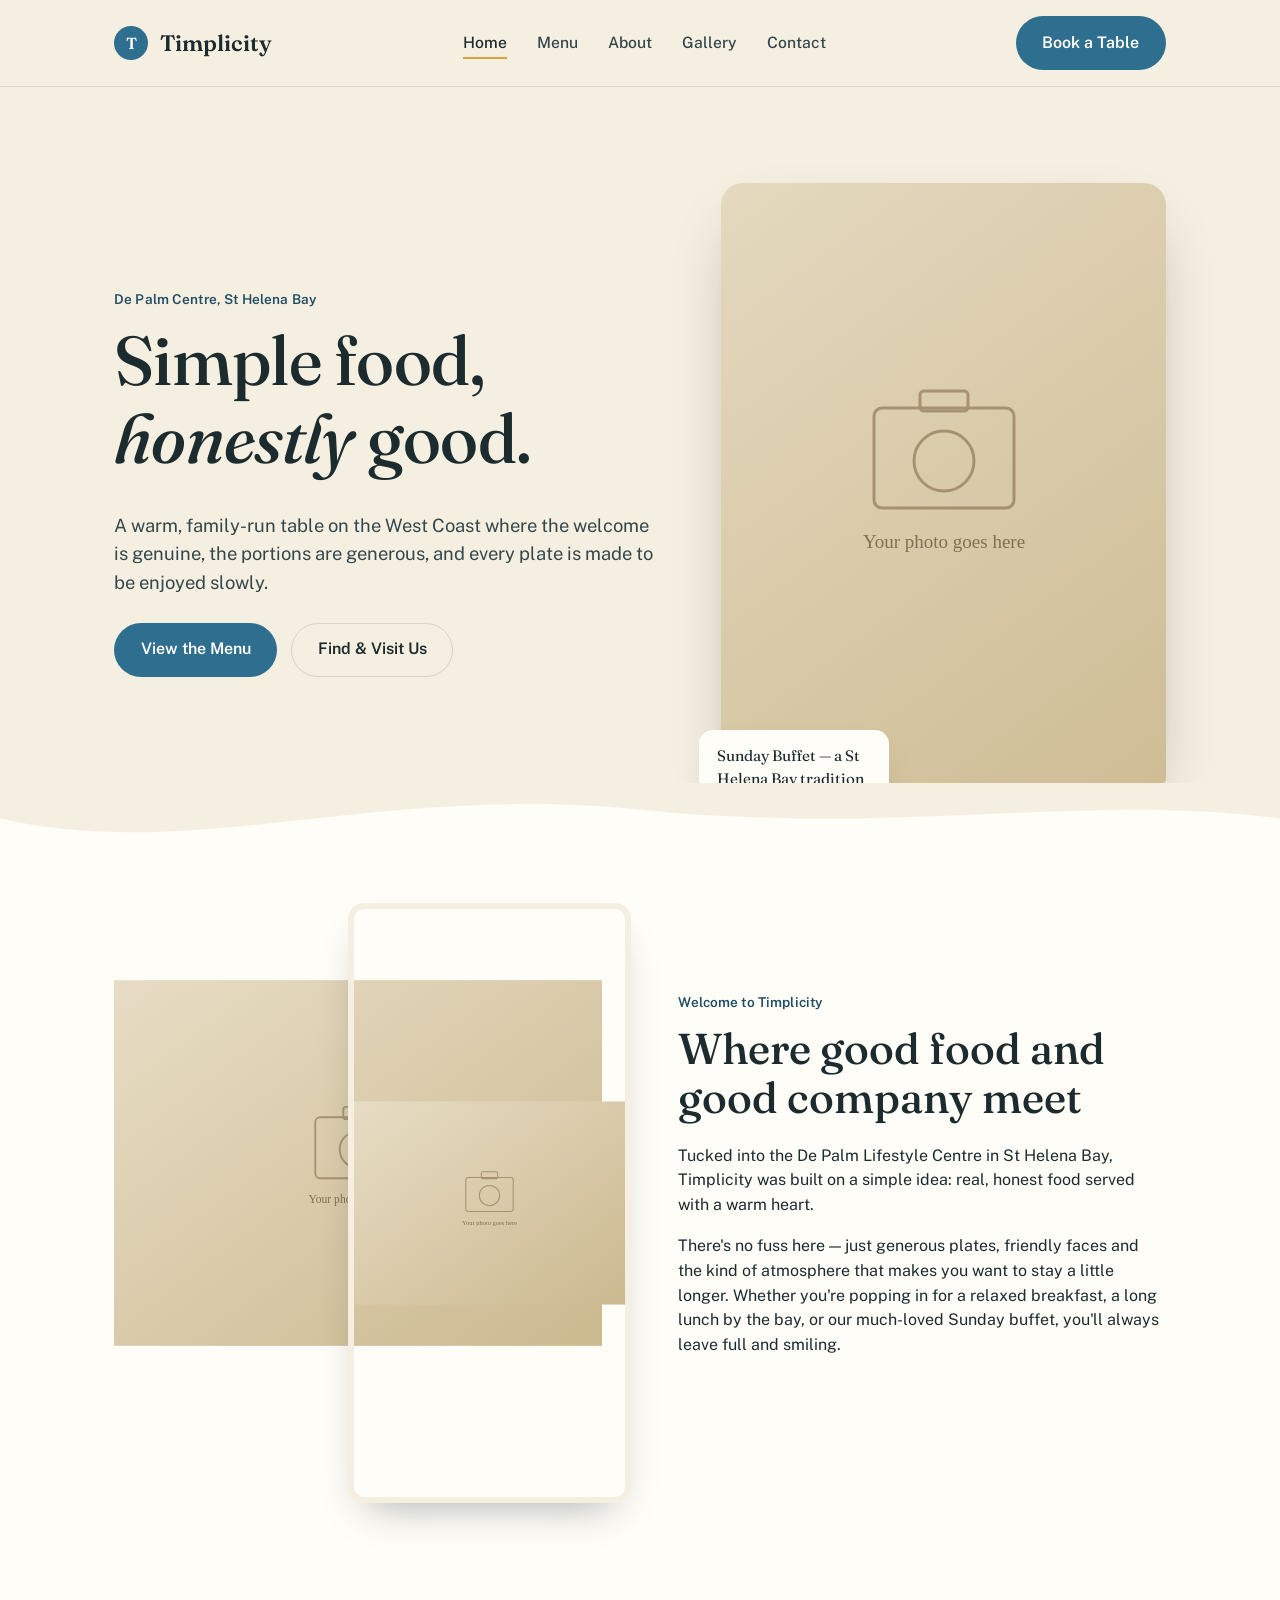
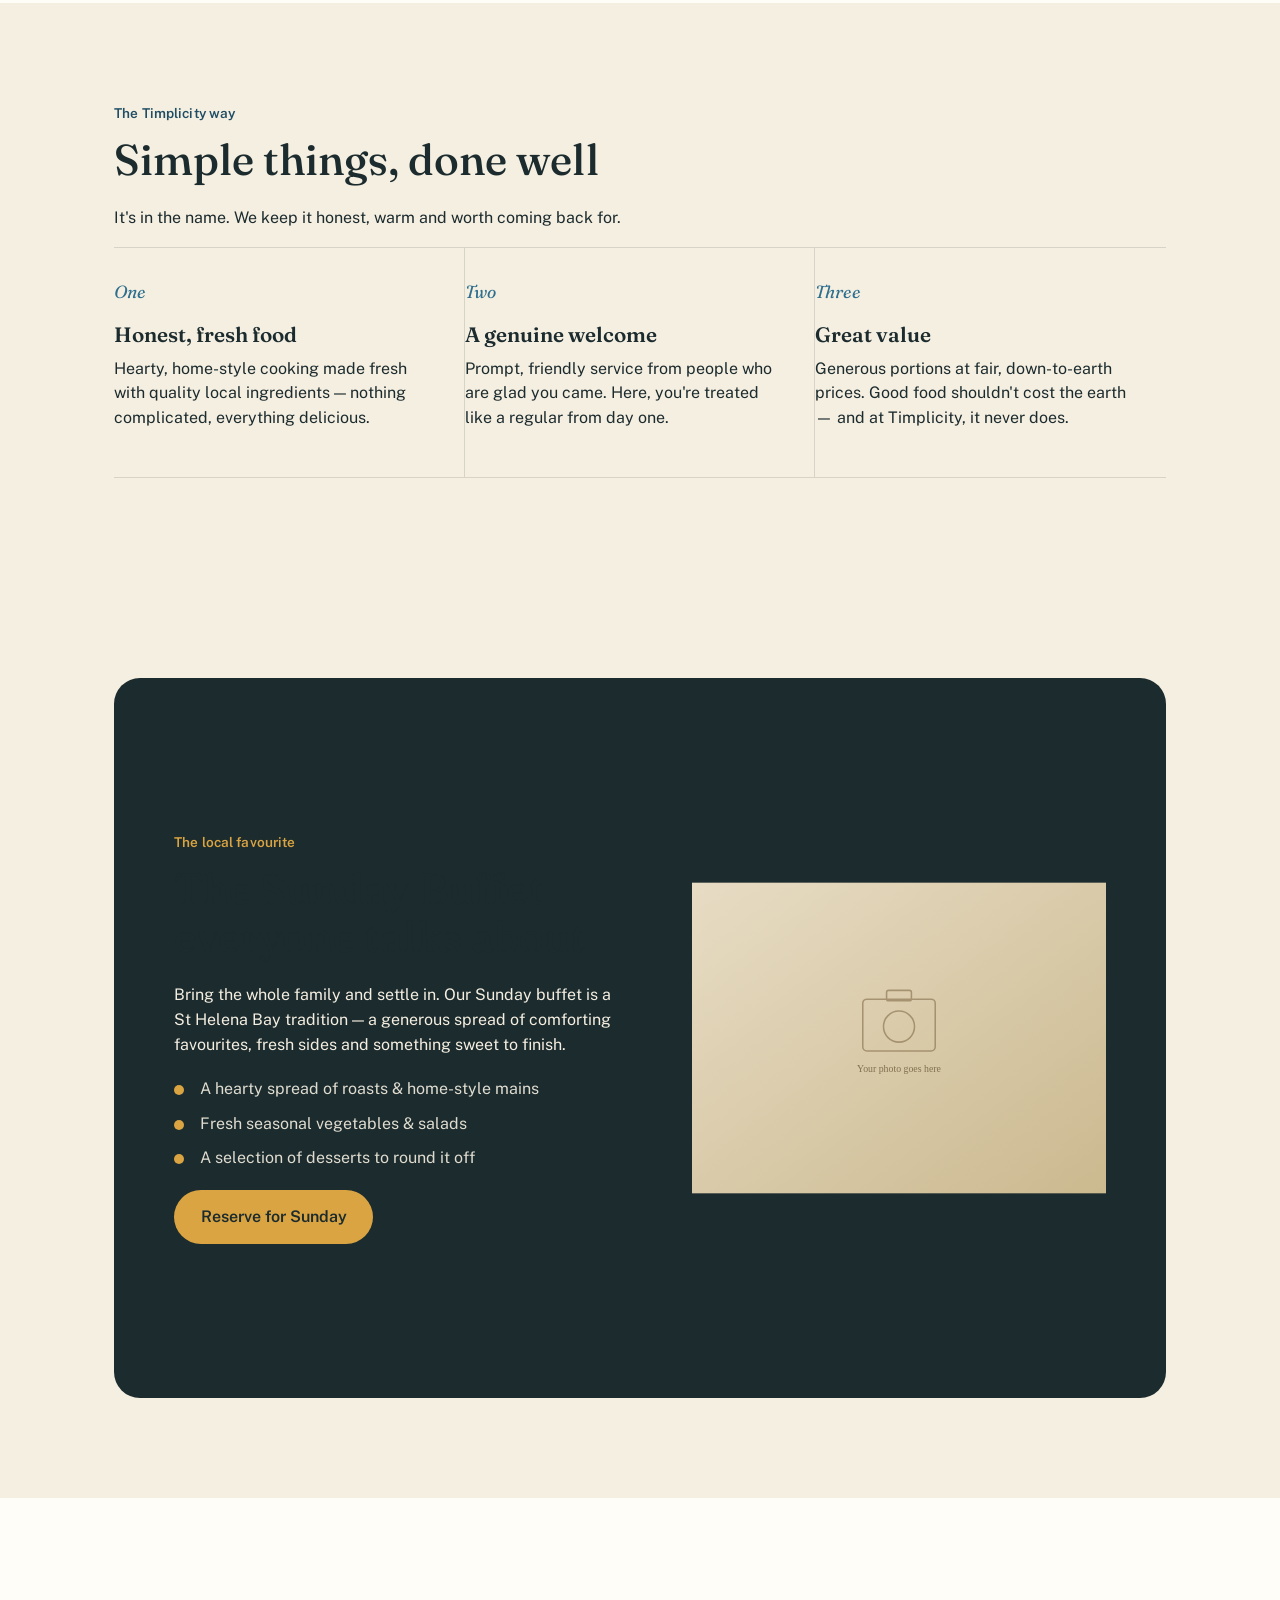
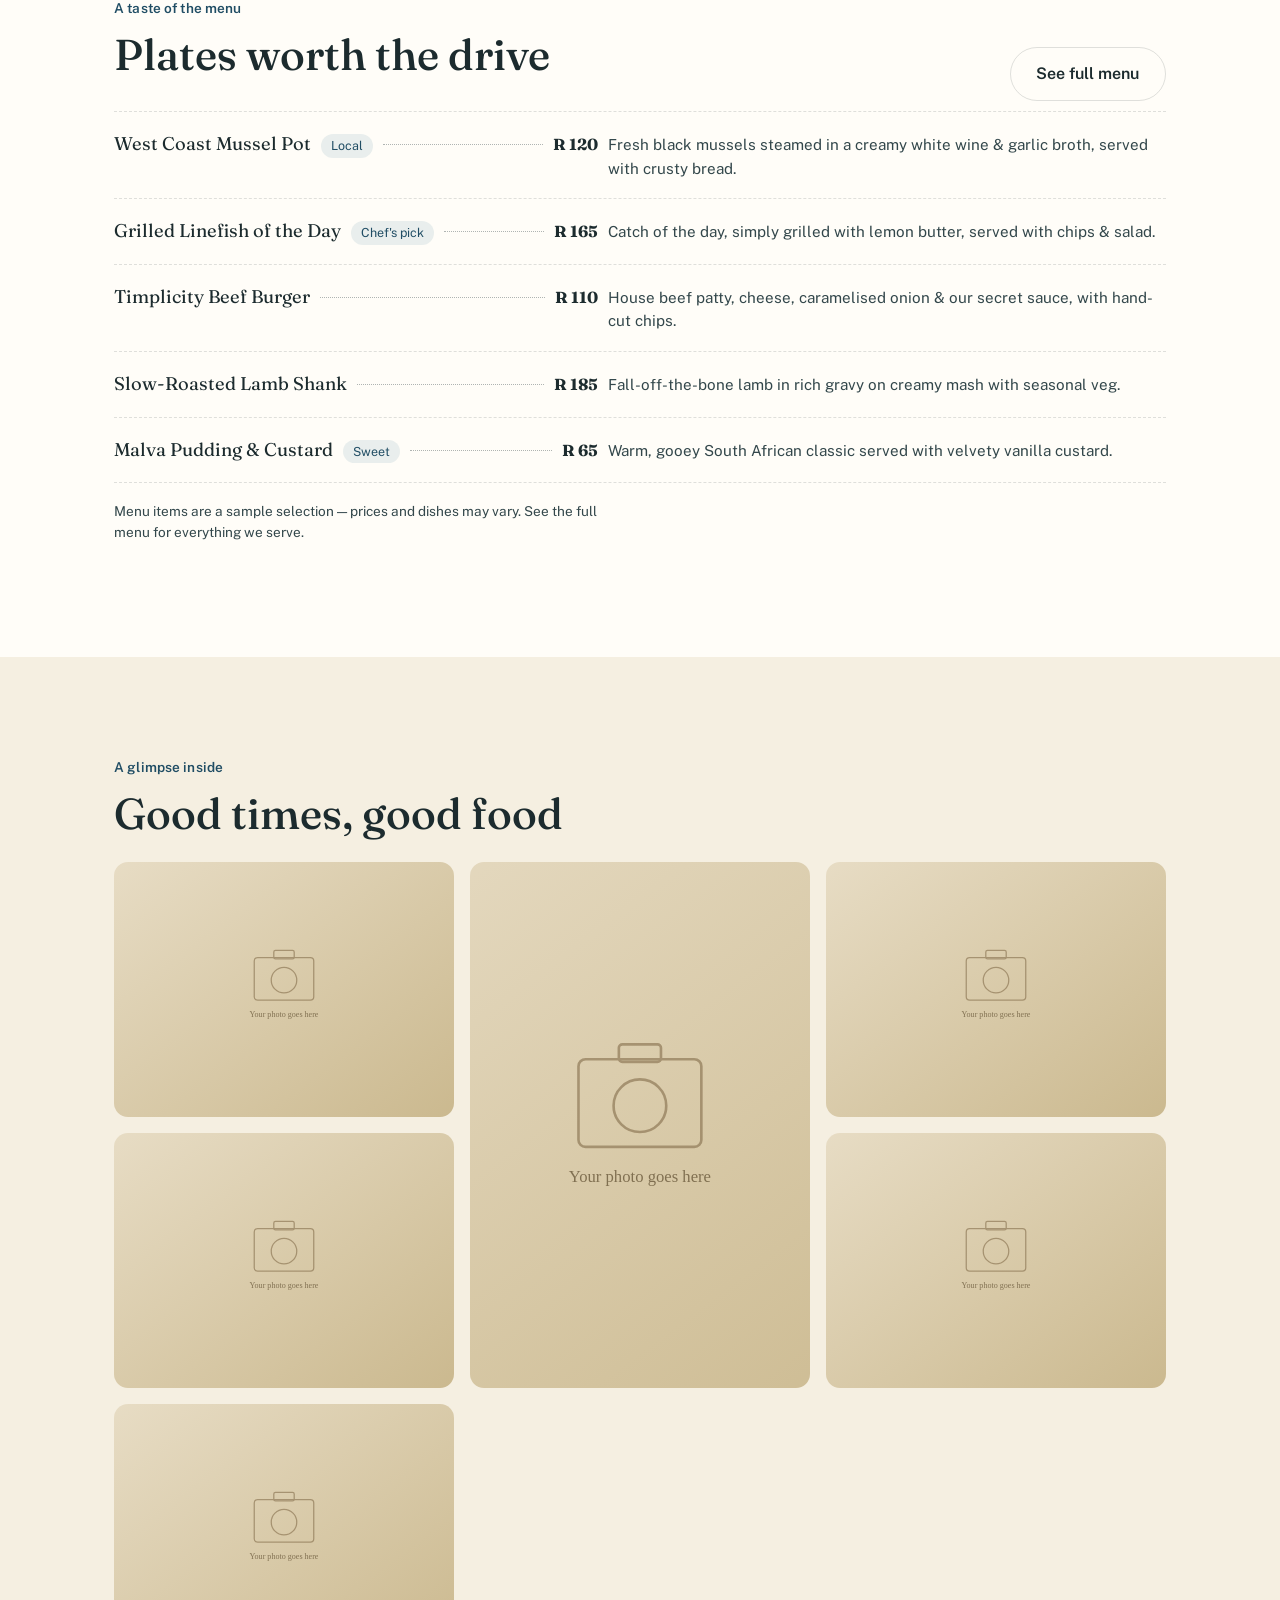
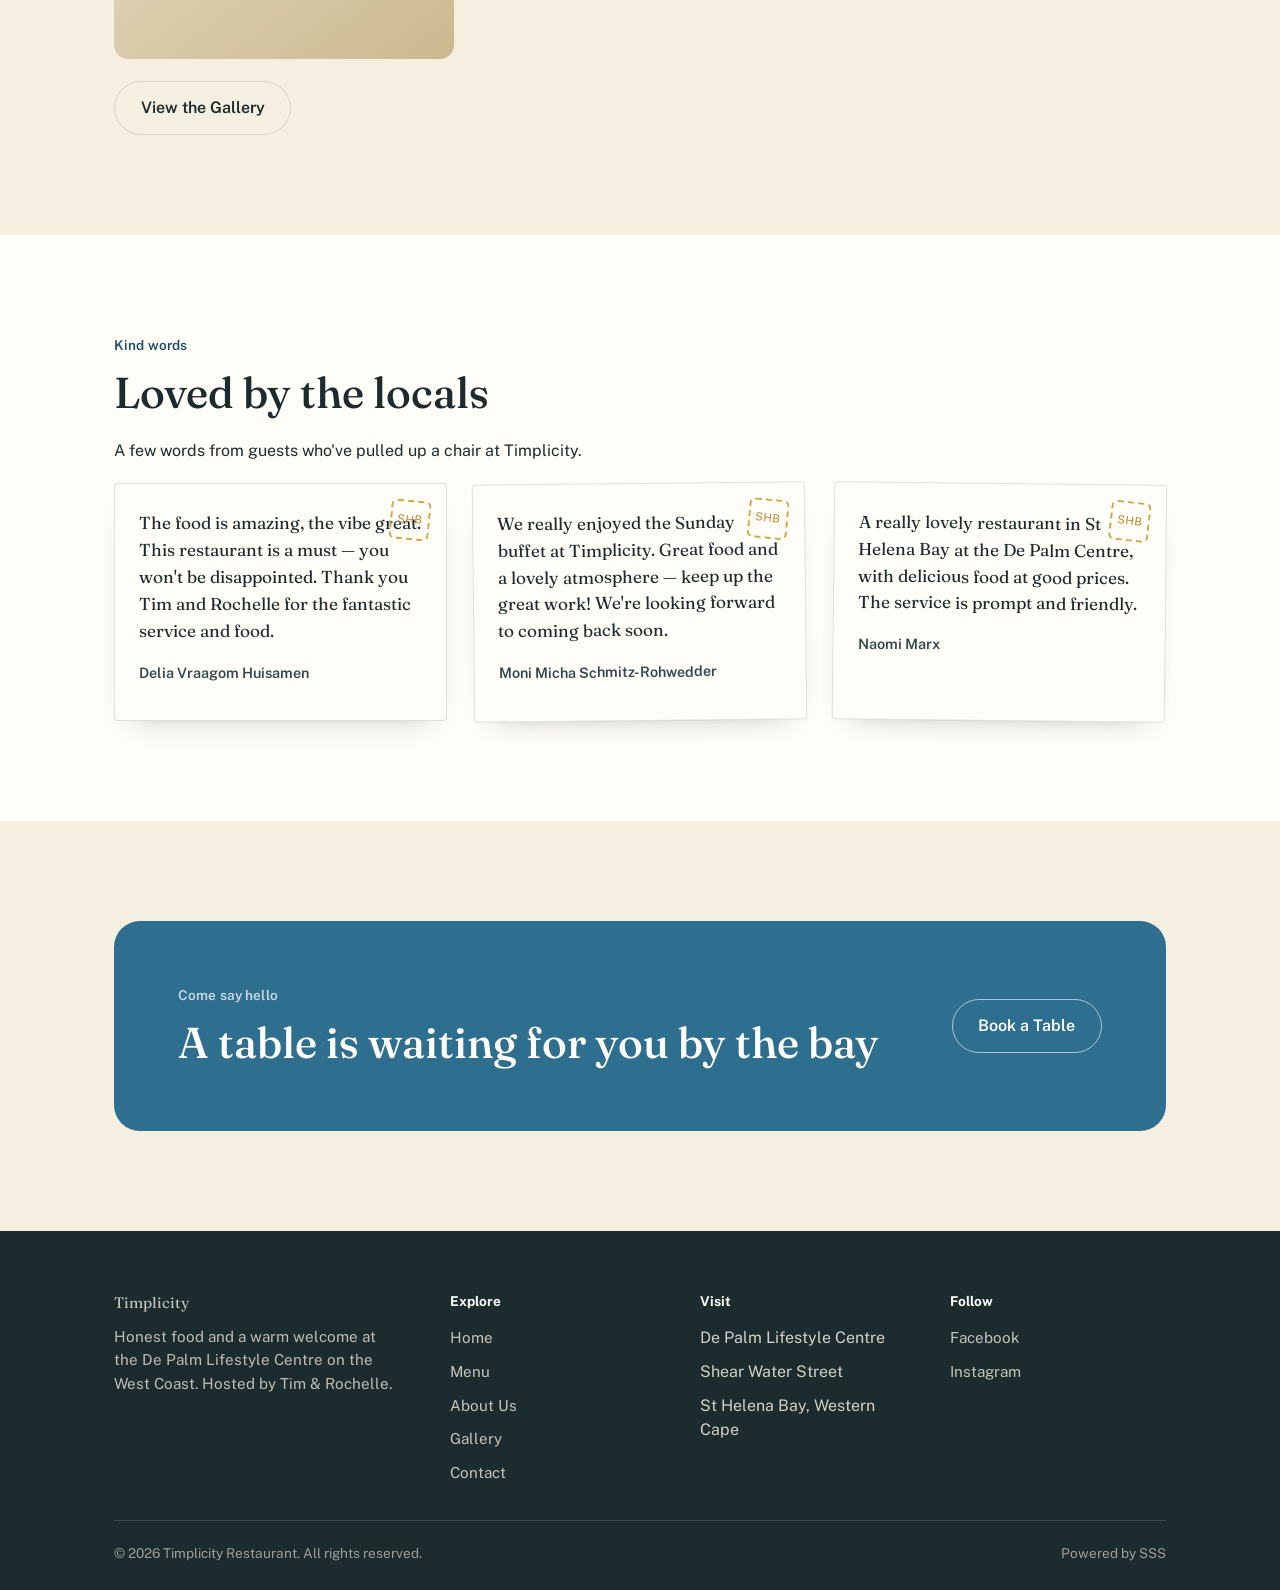
==== index.html @ 7fc155a4 "Add files via upload" ====
<!DOCTYPE html>
<html lang="en">
<head>
<meta charset="UTF-8">
<meta name="viewport" content="width=device-width, initial-scale=1.0">
<title>Timplicity Restaurant — Honest Food & a Warm Welcome, St Helena Bay</title>
<meta name="description" content="Timplicity is a warm, family-run restaurant at the De Palm Lifestyle Centre, St Helena Bay. Simple, delicious West Coast food, a famous Sunday buffet, hosted by Tim & Rochelle.">
<link rel="preconnect" href="https://fonts.googleapis.com">
<link rel="preconnect" href="https://fonts.gstatic.com" crossorigin>
<link href="https://fonts.googleapis.com/css2?family=Fraunces:ital,opsz,wght@0,9..144,400;0,9..144,500;0,9..144,600;1,9..144,500;1,9..144,600&family=Public+Sans:wght@400;500;600;700&display=swap" rel="stylesheet">
<link rel="stylesheet" href="assets/css/style.css">
</head>
<body>

<header class="site-header">
  <div class="nav-row">
    <a class="wordmark" href="index.html"><span class="mark">T</span> Timplicity</a>
    <nav>
      <ul class="nav-links">
        <li><a href="index.html" aria-current="page">Home</a></li>
        <li><a href="menu.html">Menu</a></li>
        <li><a href="about.html">About</a></li>
        <li><a href="gallery.html">Gallery</a></li>
        <li><a href="contact.html">Contact</a></li>
      </ul>
    </nav>
    <div class="nav-actions">
      <a class="btn btn-primary" href="contact.html">Book a Table</a>
      <button class="nav-toggle" aria-label="Toggle menu" aria-expanded="false">
        <span></span><span></span><span></span>
      </button>
    </div>
  </div>
</header>

<main>

  <!-- HERO -->
  <section class="hero">
    <div class="container hero-grid">
      <div class="hero-copy fade-up">
        <p class="label">De Palm Centre, St Helena Bay</p>
        <h1>Simple food, <span class="italic">honestly</span> good.</h1>
        <p class="lede">A warm, family-run table on the West Coast where the welcome is genuine, the portions are generous, and every plate is made to be enjoyed slowly.</p>
        <div class="hero-ctas">
          <a class="btn btn-primary" href="menu.html">View the Menu</a>
          <a class="btn btn-ghost" href="contact.html">Find &amp; Visit Us</a>
        </div>
      </div>
      <div class="hero-media fade-up" style="animation-delay:.15s">
        <div class="frame">
          <img src="assets/images/placeholder.svg" alt="A signature dish at Timplicity, plated and ready to serve" width="800" height="600">
        </div>
        <div class="hero-tag">Sunday Buffet — a St Helena Bay tradition</div>
      </div>
    </div>
  </section>

  <div class="wave" aria-hidden="true">
    <svg viewBox="0 0 1440 90" preserveAspectRatio="none"><path d="M0,40 C220,90 420,0 720,30 C1020,60 1220,10 1440,40 L1440,90 L0,90 Z" fill="#fffdf8"></path></svg>
  </div>

  <!-- WELCOME -->
  <section style="background:var(--paper); padding-top: 0;">
    <div class="container two-col">
      <div class="col-media stacked">
        <img src="assets/images/placeholder.svg" alt="Inside the Timplicity dining room" width="800" height="600">
        <img class="img-2" src="assets/images/placeholder.svg" alt="A plate of food fresh from the kitchen" width="800" height="600">
      </div>
      <div>
        <p class="label">Welcome to Timplicity</p>
        <h2>Where good food and good company meet</h2>
        <p>Tucked into the De Palm Lifestyle Centre in St Helena Bay, Timplicity was built on a simple idea: real, honest food served with a warm heart.</p>
        <p>There's no fuss here — just generous plates, friendly faces and the kind of atmosphere that makes you want to stay a little longer. Whether you're popping in for a relaxed breakfast, a long lunch by the bay, or our much-loved Sunday buffet, you'll always leave full and smiling.</p>
      </div>
    </div>
  </section>

  <!-- THE TIMPLICITY WAY -->
  <section>
    <div class="container">
      <p class="label">The Timplicity way</p>
      <h2>Simple things, done well</h2>
      <p>It's in the name. We keep it honest, warm and worth coming back for.</p>
      <div class="promise-list">
        <div class="promise">
          <p class="num">One</p>
          <h3>Honest, fresh food</h3>
          <p>Hearty, home-style cooking made fresh with quality local ingredients — nothing complicated, everything delicious.</p>
        </div>
        <div class="promise">
          <p class="num">Two</p>
          <h3>A genuine welcome</h3>
          <p>Prompt, friendly service from people who are glad you came. Here, you're treated like a regular from day one.</p>
        </div>
        <div class="promise">
          <p class="num">Three</p>
          <h3>Great value</h3>
          <p>Generous portions at fair, down-to-earth prices. Good food shouldn't cost the earth — and at Timplicity, it never does.</p>
        </div>
      </div>
    </div>
  </section>

  <!-- SUNDAY BUFFET -->
  <section>
    <div class="container">
      <div class="buffet">
        <div>
          <p class="label on-dark">The local favourite</p>
          <h2>The Sunday Buffet everyone talks about</h2>
          <p>Bring the whole family and settle in. Our Sunday buffet is a St Helena Bay tradition — a generous spread of comforting favourites, fresh sides and something sweet to finish.</p>
          <ul>
            <li>A hearty spread of roasts &amp; home-style mains</li>
            <li>Fresh seasonal vegetables &amp; salads</li>
            <li>A selection of desserts to round it off</li>
          </ul>
          <a class="btn btn-gold" href="contact.html">Reserve for Sunday</a>
        </div>
        <div class="col-media">
          <img src="assets/images/placeholder.svg" alt="The Sunday buffet spread at Timplicity" width="800" height="600">
        </div>
      </div>
    </div>
  </section>

  <!-- MENU PREVIEW -->
  <section style="background:var(--paper);">
    <div class="container">
      <div style="display:flex; justify-content:space-between; align-items:flex-end; gap:20px; flex-wrap:wrap;">
        <div>
          <p class="label">A taste of the menu</p>
          <h2>Plates worth the drive</h2>
        </div>
        <a class="btn btn-ghost" href="menu.html">See full menu</a>
      </div>
      <div class="menu-list">
        <div class="menu-item">
          <span class="name">West Coast Mussel Pot</span>
          <span class="tag">Local</span>
          <span class="leader"></span>
          <span class="price">R 120</span>
          <p class="desc">Fresh black mussels steamed in a creamy white wine &amp; garlic broth, served with crusty bread.</p>
        </div>
        <div class="menu-item">
          <span class="name">Grilled Linefish of the Day</span>
          <span class="tag">Chef's pick</span>
          <span class="leader"></span>
          <span class="price">R 165</span>
          <p class="desc">Catch of the day, simply grilled with lemon butter, served with chips &amp; salad.</p>
        </div>
        <div class="menu-item">
          <span class="name">Timplicity Beef Burger</span>
          <span class="leader"></span>
          <span class="price">R 110</span>
          <p class="desc">House beef patty, cheese, caramelised onion &amp; our secret sauce, with hand-cut chips.</p>
        </div>
        <div class="menu-item">
          <span class="name">Slow-Roasted Lamb Shank</span>
          <span class="leader"></span>
          <span class="price">R 185</span>
          <p class="desc">Fall-off-the-bone lamb in rich gravy on creamy mash with seasonal veg.</p>
        </div>
        <div class="menu-item">
          <span class="name">Malva Pudding &amp; Custard</span>
          <span class="tag">Sweet</span>
          <span class="leader"></span>
          <span class="price">R 65</span>
          <p class="desc">Warm, gooey South African classic served with velvety vanilla custard.</p>
        </div>
      </div>
      <p class="form-note" style="margin-top:18px;">Menu items are a sample selection — prices and dishes may vary. See the full menu for everything we serve.</p>
    </div>
  </section>

  <!-- GALLERY PREVIEW -->
  <section>
    <div class="container">
      <p class="label">A glimpse inside</p>
      <h2>Good times, good food</h2>
      <div class="gallery-grid" style="margin-top:24px;">
        <a href="gallery.html"><img src="assets/images/placeholder.svg" alt="Guests enjoying a meal at Timplicity" width="800" height="600"></a>
        <a href="gallery.html" class="tall"><img src="assets/images/placeholder.svg" alt="A dish served at Timplicity" width="800" height="900"></a>
        <a href="gallery.html"><img src="assets/images/placeholder.svg" alt="The dining room at Timplicity" width="800" height="600"></a>
        <a href="gallery.html"><img src="assets/images/placeholder.svg" alt="Fresh ingredients at Timplicity" width="800" height="600"></a>
        <a href="gallery.html"><img src="assets/images/placeholder.svg" alt="The Timplicity team at work" width="800" height="600"></a>
        <a href="gallery.html"><img src="assets/images/placeholder.svg" alt="A table set at Timplicity" width="800" height="600"></a>
      </div>
      <div style="margin-top:22px;">
        <a class="btn btn-ghost" href="gallery.html">View the Gallery</a>
      </div>
    </div>
  </section>

  <!-- TESTIMONIALS -->
  <section style="background:var(--paper);">
    <div class="container">
      <p class="label">Kind words</p>
      <h2>Loved by the locals</h2>
      <p>A few words from guests who've pulled up a chair at Timplicity.</p>
      <div class="postcards">
        <div class="postcard">
          <div class="stamp">SHB</div>
          <p class="quote">The food is amazing, the vibe great. This restaurant is a must — you won't be disappointed. Thank you Tim and Rochelle for the fantastic service and food.</p>
          <p class="who">Delia Vraagom Huisamen</p>
        </div>
        <div class="postcard">
          <div class="stamp">SHB</div>
          <p class="quote">We really enjoyed the Sunday buffet at Timplicity. Great food and a lovely atmosphere — keep up the great work! We're looking forward to coming back soon.</p>
          <p class="who">Moni Micha Schmitz-Rohwedder</p>
        </div>
        <div class="postcard">
          <div class="stamp">SHB</div>
          <p class="quote">A really lovely restaurant in St Helena Bay at the De Palm Centre, with delicious food at good prices. The service is prompt and friendly.</p>
          <p class="who">Naomi Marx</p>
        </div>
      </div>
    </div>
  </section>

  <!-- CTA -->
  <section>
    <div class="container">
      <div class="cta-banner">
        <div>
          <p class="label">Come say hello</p>
          <h2>A table is waiting for you by the bay</h2>
        </div>
        <a class="btn btn-on-dark" style="border:1.5px solid rgba(255,255,255,.6);" href="contact.html">Book a Table</a>
      </div>
    </div>
  </section>

</main>

<footer class="site-footer">
  <div class="container">
    <div class="footer-grid">
      <div>
        <a class="footer-word" href="index.html">Timplicity</a>
        <p style="max-width:32ch; color:rgba(245,239,225,.75); font-size:0.95rem;">Honest food and a warm welcome at the De Palm Lifestyle Centre on the West Coast. Hosted by Tim &amp; Rochelle.</p>
      </div>
      <div>
        <h5>Explore</h5>
        <ul>
          <li><a href="index.html">Home</a></li>
          <li><a href="menu.html">Menu</a></li>
          <li><a href="about.html">About Us</a></li>
          <li><a href="gallery.html">Gallery</a></li>
          <li><a href="contact.html">Contact</a></li>
        </ul>
      </div>
      <div>
        <h5>Visit</h5>
        <ul>
          <li>De Palm Lifestyle Centre</li>
          <li>Shear Water Street</li>
          <li>St Helena Bay, Western Cape</li>
        </ul>
      </div>
      <div>
        <h5>Follow</h5>
        <ul>
          <li><a href="https://www.facebook.com/timplicity">Facebook</a></li>
          <li><a href="https://www.instagram.com/timplicity.restaurant/">Instagram</a></li>
        </ul>
      </div>
    </div>
    <div class="footer-bottom">
      <span>© 2026 Timplicity Restaurant. All rights reserved.</span>
      <a href="https://github.com/software-solutions-shb">Powered by SSS</a>
    </div>
  </div>
</footer>

<script src="assets/js/main.js"></script>
</body>
</html>
---- assets/css/style.css ----
/* ===========================================================
   Timplicity — design tokens
   Plaster (bg), Ink (text/dark), Bay (primary accent, blue),
   Gold (secondary accent), Sage (quiet tertiary)
   =========================================================== */
:root{
  --plaster: #f5efe1;
  --plaster-deep: #ece2cc;
  --ink: #1c2b2e;
  --ink-soft: #33474b;
  --bay: #2e6e8e;
  --bay-deep: #204d64;
  --gold: #d9a441;
  --gold-deep: #b7852b;
  --sage: #6b7a55;
  --paper: #fffdf8;
  --line: rgba(28,43,46,0.14);

  --serif: "Fraunces", Georgia, serif;
  --sans: "Public Sans", -apple-system, BlinkMacSystemFont, "Segoe UI", sans-serif;

  --max: 1180px;
  --pad: clamp(20px, 5vw, 64px);
}

*, *::before, *::after{ box-sizing: border-box; }
html{ scroll-behavior: smooth; }
@media (prefers-reduced-motion: reduce){
  html{ scroll-behavior: auto; }
  *, *::before, *::after{ animation-duration: 0.001ms !important; animation-iteration-count: 1 !important; transition-duration: 0.001ms !important; }
}

body{
  margin:0;
  font-family: var(--sans);
  background: var(--plaster);
  color: var(--ink);
  line-height: 1.55;
  -webkit-font-smoothing: antialiased;
}

img{ max-width:100%; display:block; }

a{ color: inherit; }

h1,h2,h3,h4{
  font-family: var(--serif);
  font-weight: 600;
  line-height: 1.12;
  margin: 0 0 0.5em;
  color: var(--ink);
}
h1{ font-size: clamp(2.6rem, 5.4vw, 4.4rem); font-weight: 500; letter-spacing: -0.01em; }
h2{ font-size: clamp(1.9rem, 3.4vw, 2.7rem); font-weight: 500; }
h3{ font-size: 1.3rem; font-weight: 600; }
p{ margin: 0 0 1em; max-width: 62ch; }
.italic{ font-style: italic; }

.container{
  max-width: var(--max);
  margin: 0 auto;
  padding-left: var(--pad);
  padding-right: var(--pad);
}

.label{
  font-family: var(--sans);
  font-size: 0.85rem;
  font-weight: 600;
  color: var(--bay-deep);
  letter-spacing: 0.01em;
  margin: 0 0 0.9em;
}
.label.on-dark{ color: var(--gold); }

.btn{
  display: inline-flex;
  align-items: center;
  gap: 0.5em;
  padding: 0.85em 1.6em;
  border-radius: 999px;
  font-weight: 600;
  font-size: 1rem;
  text-decoration: none;
  border: 1.5px solid transparent;
  cursor: pointer;
  transition: transform 0.18s ease, background 0.18s ease, color 0.18s ease, border-color .18s ease;
}
.btn:active{ transform: translateY(1px); }
.btn-primary{ background: var(--bay); color: var(--paper); }
.btn-primary:hover{ background: var(--bay-deep); }
.btn-ghost{ background: transparent; color: var(--ink); border-color: var(--line); }
.btn-ghost:hover{ border-color: var(--ink); }
.btn-gold{ background: var(--gold); color: var(--ink); }
.btn-gold:hover{ background: var(--gold-deep); color: var(--paper); }
.btn-on-dark{ border-color: rgba(255,255,255,0.4); color: var(--paper); }
.btn-on-dark:hover{ border-color: var(--paper); }

:focus-visible{
  outline: 3px solid var(--bay);
  outline-offset: 3px;
}

/* ---------------- Header / nav ---------------- */
.site-header{
  position: sticky;
  top: 0;
  z-index: 50;
  background: rgba(245,239,225,0.9);
  backdrop-filter: blur(8px);
  border-bottom: 1px solid var(--line);
}
.nav-row{
  display:flex;
  align-items:center;
  justify-content: space-between;
  padding: 16px var(--pad);
  max-width: var(--max);
  margin: 0 auto;
  gap: 20px;
}
.wordmark{
  font-family: var(--serif);
  font-size: 1.4rem;
  font-weight: 600;
  text-decoration: none;
  color: var(--ink);
  display:flex;
  align-items:center;
  gap: 0.55em;
}
.wordmark .mark{
  width: 34px; height: 34px;
  border-radius: 50%;
  background: var(--bay);
  color: var(--paper);
  display:flex; align-items:center; justify-content:center;
  font-size: 1rem;
  flex: none;
}
.nav-links{
  display:flex;
  gap: 30px;
  list-style:none;
  margin:0; padding:0;
}
.nav-links a{
  text-decoration:none;
  font-weight: 500;
  font-size: 0.98rem;
  color: var(--ink-soft);
  position: relative;
  padding-bottom: 3px;
}
.nav-links a:hover, .nav-links a[aria-current="page"]{ color: var(--ink); }
.nav-links a[aria-current="page"]::after{
  content:"";
  position:absolute; left:0; right:0; bottom:-4px;
  height: 2px; background: var(--gold);
}
.nav-actions{ display:flex; align-items:center; gap: 14px; }
.nav-toggle{
  display:none;
  background:none; border:none; cursor:pointer;
  width: 40px; height: 40px;
  flex-direction: column; align-items:center; justify-content:center; gap: 5px;
}
.nav-toggle span{ width: 22px; height: 2px; background: var(--ink); display:block; }

@media (max-width: 860px){
  .nav-links{
    position: fixed; inset: 68px 0 0 0;
    background: var(--plaster);
    flex-direction: column;
    align-items: flex-start;
    padding: 30px var(--pad);
    gap: 22px;
    transform: translateY(-8px);
    opacity: 0;
    visibility: hidden;
    transition: opacity .2s ease, transform .2s ease, visibility .2s;
  }
  .nav-links.open{ opacity:1; transform: translateY(0); visibility: visible; }
  .nav-links a{ font-size: 1.15rem; }
  .nav-actions .btn-primary{ display:none; }
  .nav-toggle{ display:flex; }
}

/* ---------------- Wave dividers ---------------- */
.wave{ display:block; width:100%; line-height:0; }
.wave svg{ width:100%; height: auto; display:block; }

/* ---------------- Hero ---------------- */
.hero{
  position: relative;
  padding: clamp(56px, 9vw, 96px) 0 0;
  overflow: hidden;
}
.hero-grid{
  display:grid;
  grid-template-columns: 1.1fr 0.9fr;
  gap: clamp(30px, 5vw, 70px);
  align-items:center;
}
.hero-copy p.lede{ font-size: 1.15rem; color: var(--ink-soft); }
.hero-ctas{ display:flex; gap: 14px; flex-wrap:wrap; margin-top: 1.6em; }
.hero-media{ position:relative; }
.hero-media .frame{
  border-radius: 22px 22px 4px 22px;
  overflow:hidden;
  box-shadow: 0 30px 60px -25px rgba(28,43,46,0.45);
}
.hero-media .frame img{ aspect-ratio: 4/5; object-fit:cover; width:100%; }
.hero-tag{
  position:absolute;
  bottom: -22px; left: -22px;
  background: var(--paper);
  border-radius: 14px;
  padding: 14px 18px;
  box-shadow: 0 18px 40px -20px rgba(28,43,46,0.35);
  font-family: var(--serif);
  font-size: 0.95rem;
  max-width: 190px;
}
@media (max-width: 860px){
  .hero-grid{ grid-template-columns: 1fr; }
  .hero-tag{ display:none; }
}

.fade-up{ opacity:0; transform: translateY(16px); animation: fadeUp .7s ease forwards; }
@keyframes fadeUp{ to{ opacity:1; transform:none; } }

/* ---------------- Sections ---------------- */
section{ padding: clamp(56px, 8vw, 100px) 0; }
.section-dark{ background: var(--ink); color: var(--plaster); }
.section-dark h2, .section-dark h3{ color: var(--paper); }
.section-dark p{ color: rgba(245,239,225,0.82); }

.two-col{
  display:grid;
  grid-template-columns: 1fr 1fr;
  gap: clamp(32px, 6vw, 80px);
  align-items:center;
}
@media (max-width: 860px){ .two-col{ grid-template-columns: 1fr; } }
.two-col.reverse .col-media{ order: 2; }
@media (max-width: 860px){ .two-col.reverse .col-media{ order: 0; } }

.col-media img{ border-radius: 18px; }
.col-media.stacked{ position:relative; padding-bottom: 40px; }
.col-media.stacked .img-2{
  position:absolute; width: 58%;
  right: -6%; bottom: 0;
  border: 6px solid var(--plaster);
  border-radius: 16px;
  box-shadow: 0 20px 40px -20px rgba(28,43,46,0.4);
}

/* Promises list (not identical cards — a divided list) */
.promise-list{
  display:grid;
  grid-template-columns: repeat(3, 1fr);
  gap: 0;
  border-top: 1px solid var(--line);
}
.promise{
  padding: 30px 26px 30px 0;
  border-bottom: 1px solid var(--line);
}
.promise:not(:last-child){ border-right: 1px solid var(--line); }
.promise .num{ font-family: var(--serif); font-style: italic; color: var(--bay); font-size: 1.1rem; }
@media (max-width: 860px){
  .promise-list{ grid-template-columns: 1fr; }
  .promise:not(:last-child){ border-right: none; }
}

/* Sunday buffet feature */
.buffet{
  background: var(--ink);
  color: var(--plaster);
  border-radius: 26px;
  padding: clamp(30px, 5vw, 60px);
  display:grid;
  grid-template-columns: 1.05fr 0.95fr;
  gap: clamp(30px,5vw,60px);
  align-items:center;
}
@media (max-width: 860px){ .buffet{ grid-template-columns: 1fr; } }
.buffet ul{ list-style:none; padding:0; margin: 1.2em 0; display:flex; flex-direction:column; gap: 10px; }
.buffet li{ padding-left: 26px; position:relative; color: rgba(245,239,225,0.9); }
.buffet li::before{
  content:"";
  position:absolute; left:0; top: 0.5em;
  width: 10px; height: 10px;
  border-radius: 50%;
  background: var(--gold);
}
.buffet .col-media img{ border-radius: 18px; }

/* Menu preview / real menu list styling */
.menu-list{ margin-top: 10px; }
.menu-item{
  display:flex;
  align-items:baseline;
  gap: 10px;
  padding: 18px 0;
  border-bottom: 1px dashed var(--line);
}
.menu-item:first-child{ border-top: 1px dashed var(--line); }
.menu-item .name{
  font-family: var(--serif);
  font-size: 1.15rem;
  color: var(--ink);
  white-space: nowrap;
}
.menu-item .tag{
  font-size: 0.78rem;
  color: var(--bay-deep);
  background: rgba(46,110,142,0.1);
  border-radius: 999px;
  padding: 2px 10px;
  white-space: nowrap;
}
.menu-item .leader{
  flex:1;
  border-bottom: 1px dotted rgba(28,43,46,0.35);
  transform: translateY(-5px);
  min-width: 20px;
}
.menu-item .price{
  font-weight: 700;
  white-space: nowrap;
  font-family: var(--serif);
}
.menu-item .desc{
  flex-basis: 100%;
  margin: 2px 0 0;
  color: var(--ink-soft);
  font-size: 0.95rem;
}

/* Gallery grid */
.gallery-grid{
  display:grid;
  grid-template-columns: repeat(3, 1fr);
  gap: 16px;
}
.gallery-grid a{
  display:block;
  overflow:hidden;
  border-radius: 14px;
  cursor: zoom-in;
}
.gallery-grid img{
  width:100%; height:100%; object-fit:cover;
  transition: transform .35s ease;
}
.gallery-grid a:hover img{ transform: scale(1.05); }
.gallery-grid .tall{ grid-row: span 2; }
@media (max-width: 700px){
  .gallery-grid{ grid-template-columns: repeat(2, 1fr); }
}

.lightbox{
  position: fixed; inset:0;
  background: rgba(28,43,46,0.92);
  display:none;
  align-items:center; justify-content:center;
  z-index: 100;
  padding: 30px;
}
.lightbox.open{ display:flex; }
.lightbox img{ max-width: min(90vw, 900px); max-height: 85vh; border-radius: 10px; }
.lightbox-close{
  position:absolute; top: 24px; right: 24px;
  background: none; border: none; color: var(--paper);
  font-size: 2rem; cursor:pointer; line-height:1;
}

/* Testimonials — postcards */
.postcards{
  display:grid;
  grid-template-columns: repeat(3, 1fr);
  gap: 26px;
  margin-top: 20px;
}
@media (max-width: 900px){ .postcards{ grid-template-columns: 1fr; } }
.postcard{
  background: var(--paper);
  border: 1px solid var(--line);
  border-radius: 4px;
  padding: 26px 24px 22px;
  position: relative;
  box-shadow: 0 14px 30px -22px rgba(28,43,46,0.4);
}
.postcard:nth-child(2){ transform: rotate(-0.6deg); }
.postcard:nth-child(3){ transform: rotate(0.6deg); }
.postcard .quote{ font-family: var(--serif); font-size: 1.08rem; color: var(--ink); }
.postcard .stamp{
  position:absolute; top: 16px; right: 16px;
  width: 40px; height: 40px;
  border: 2px dashed var(--gold);
  border-radius: 6px;
  display:flex; align-items:center; justify-content:center;
  color: var(--gold-deep);
  font-size: 0.7rem;
  transform: rotate(6deg);
}
.postcard .who{
  margin-top: 14px;
  font-size: 0.9rem;
  color: var(--ink-soft);
  font-weight: 600;
}

/* CTA banner */
.cta-banner{
  text-align:left;
  background: var(--bay);
  color: var(--paper);
  border-radius: 26px;
  padding: clamp(36px, 6vw, 64px);
  display:flex;
  justify-content:space-between;
  align-items:center;
  gap: 30px;
  flex-wrap:wrap;
}
.cta-banner h2{ color: var(--paper); margin:0; }
.cta-banner .label{ color: rgba(255,255,255,0.75); }

/* People (about page hosts) */
.hosts{
  display:grid;
  grid-template-columns: repeat(2,1fr);
  gap: 30px;
  margin-top: 10px;
}
@media (max-width: 700px){ .hosts{ grid-template-columns: 1fr; } }
.host img{ border-radius: 16px; aspect-ratio: 4/5; object-fit:cover; }
.host h3{ margin-top: 14px; margin-bottom: 2px; }
.host .role{ color: var(--bay-deep); font-weight:600; font-size: 0.92rem; }

/* Breadcrumb / page intro */
.page-intro{ padding-top: clamp(40px,7vw,72px); padding-bottom: 10px; }
.crumb{ font-size: 0.9rem; color: var(--ink-soft); margin-bottom: 18px; text-decoration:none; display:inline-block; }
.crumb:hover{ color: var(--ink); }

/* Anchor chips (menu jump nav) */
.chip-row{
  display:flex; flex-wrap:wrap; gap: 10px;
  margin: 26px 0 10px;
}
.chip{
  padding: 8px 16px;
  border-radius: 999px;
  border: 1px solid var(--line);
  text-decoration:none;
  font-size: 0.9rem;
  color: var(--ink-soft);
  background: var(--paper);
}
.chip:hover{ border-color: var(--bay); color: var(--bay-deep); }

/* Sunday buffet block inside menu page */
.menu-section{ scroll-margin-top: 100px; }
.menu-section-title{ display:flex; align-items:baseline; gap: 14px; margin-bottom: 4px; }
.menu-section-title .sub{ color: var(--ink-soft); font-size: 0.95rem; }

/* Hours table */
.hours{ width:100%; border-collapse: collapse; margin-top: 10px; }
.hours td{ padding: 10px 0; border-bottom: 1px solid var(--line); }
.hours td:last-child{ text-align:right; font-weight:600; }
.hours tr.today td{ color: var(--bay-deep); }

/* Contact layout */
.contact-grid{
  display:grid;
  grid-template-columns: 0.9fr 1.1fr;
  gap: clamp(30px,5vw,70px);
  align-items:start;
}
@media (max-width: 900px){ .contact-grid{ grid-template-columns: 1fr; } }
.info-block{ margin-bottom: 26px; }
.info-block h4{ font-family: var(--sans); font-size: 0.85rem; font-weight:700; color: var(--bay-deep); margin-bottom: 6px; }
.info-block p{ margin:0; }

.form-grid{
  display:grid;
  grid-template-columns: 1fr 1fr;
  gap: 16px;
  background: var(--paper);
  padding: clamp(22px, 4vw, 36px);
  border-radius: 20px;
  border: 1px solid var(--line);
}
.form-grid .full{ grid-column: 1 / -1; }
@media (max-width: 560px){ .form-grid{ grid-template-columns: 1fr; } }
label{ font-size: 0.85rem; font-weight:600; display:block; margin-bottom: 6px; }
input, select, textarea{
  width:100%;
  font-family: var(--sans);
  font-size: 0.98rem;
  padding: 12px 14px;
  border-radius: 10px;
  border: 1px solid var(--line);
  background: var(--plaster);
  color: var(--ink);
}
input:focus, select:focus, textarea:focus{ outline: 2px solid var(--bay); border-color: var(--bay); }
textarea{ min-height: 100px; resize: vertical; }
.map-embed{ border-radius: 20px; overflow:hidden; border: 1px solid var(--line); margin-top: 10px; }
.map-embed iframe{ width:100%; height: 320px; border:0; display:block; }
.form-note{ font-size: 0.85rem; color: var(--ink-soft); margin-top: 10px; }

/* Footer */
.site-footer{
  background: var(--ink);
  color: rgba(245,239,225,0.85);
  padding: 60px 0 26px;
}
.footer-grid{
  display:grid;
  grid-template-columns: 1.4fr 1fr 1fr 1fr;
  gap: 34px;
  padding-bottom: 34px;
  border-bottom: 1px solid rgba(245,239,225,0.15);
}
@media (max-width: 760px){ .footer-grid{ grid-template-columns: 1fr 1fr; } }
.footer-grid h5{ color: var(--paper); font-size: 0.85rem; margin: 0 0 14px; font-weight:700; }
.footer-grid ul{ list-style:none; margin:0; padding:0; display:flex; flex-direction:column; gap: 9px; }
.footer-grid a{ text-decoration:none; color: rgba(245,239,225,0.78); font-size: 0.95rem; }
.footer-grid a:hover{ color: var(--gold); }
.footer-word{
  font-family: var(--serif); color: var(--paper); font-size: 1.3rem; text-decoration:none;
  display:inline-block; margin-bottom: 10px;
}
.footer-bottom{
  display:flex; justify-content:space-between; flex-wrap:wrap; gap: 10px;
  padding-top: 22px; font-size: 0.85rem; color: rgba(245,239,225,0.6);
}
.footer-bottom a{ text-decoration:none; color: inherit; }
.footer-bottom a:hover{ color: var(--gold); }
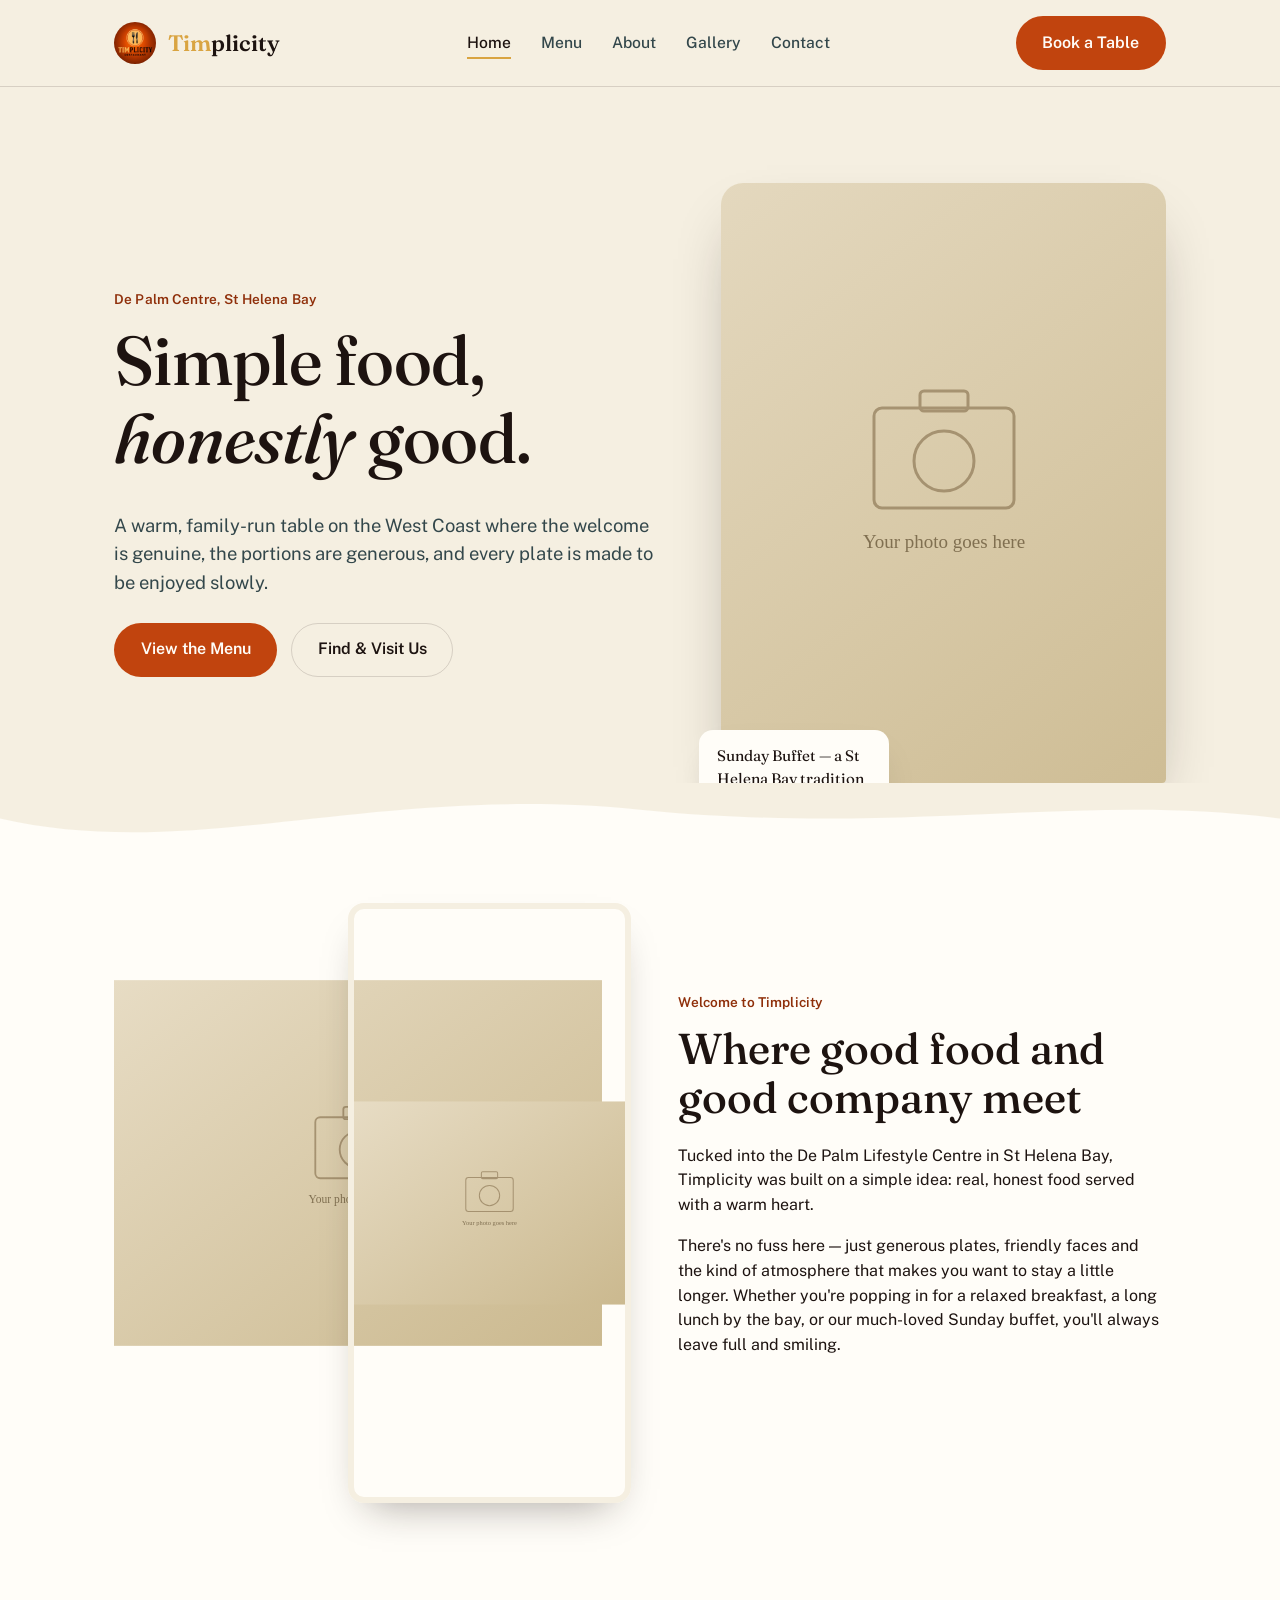
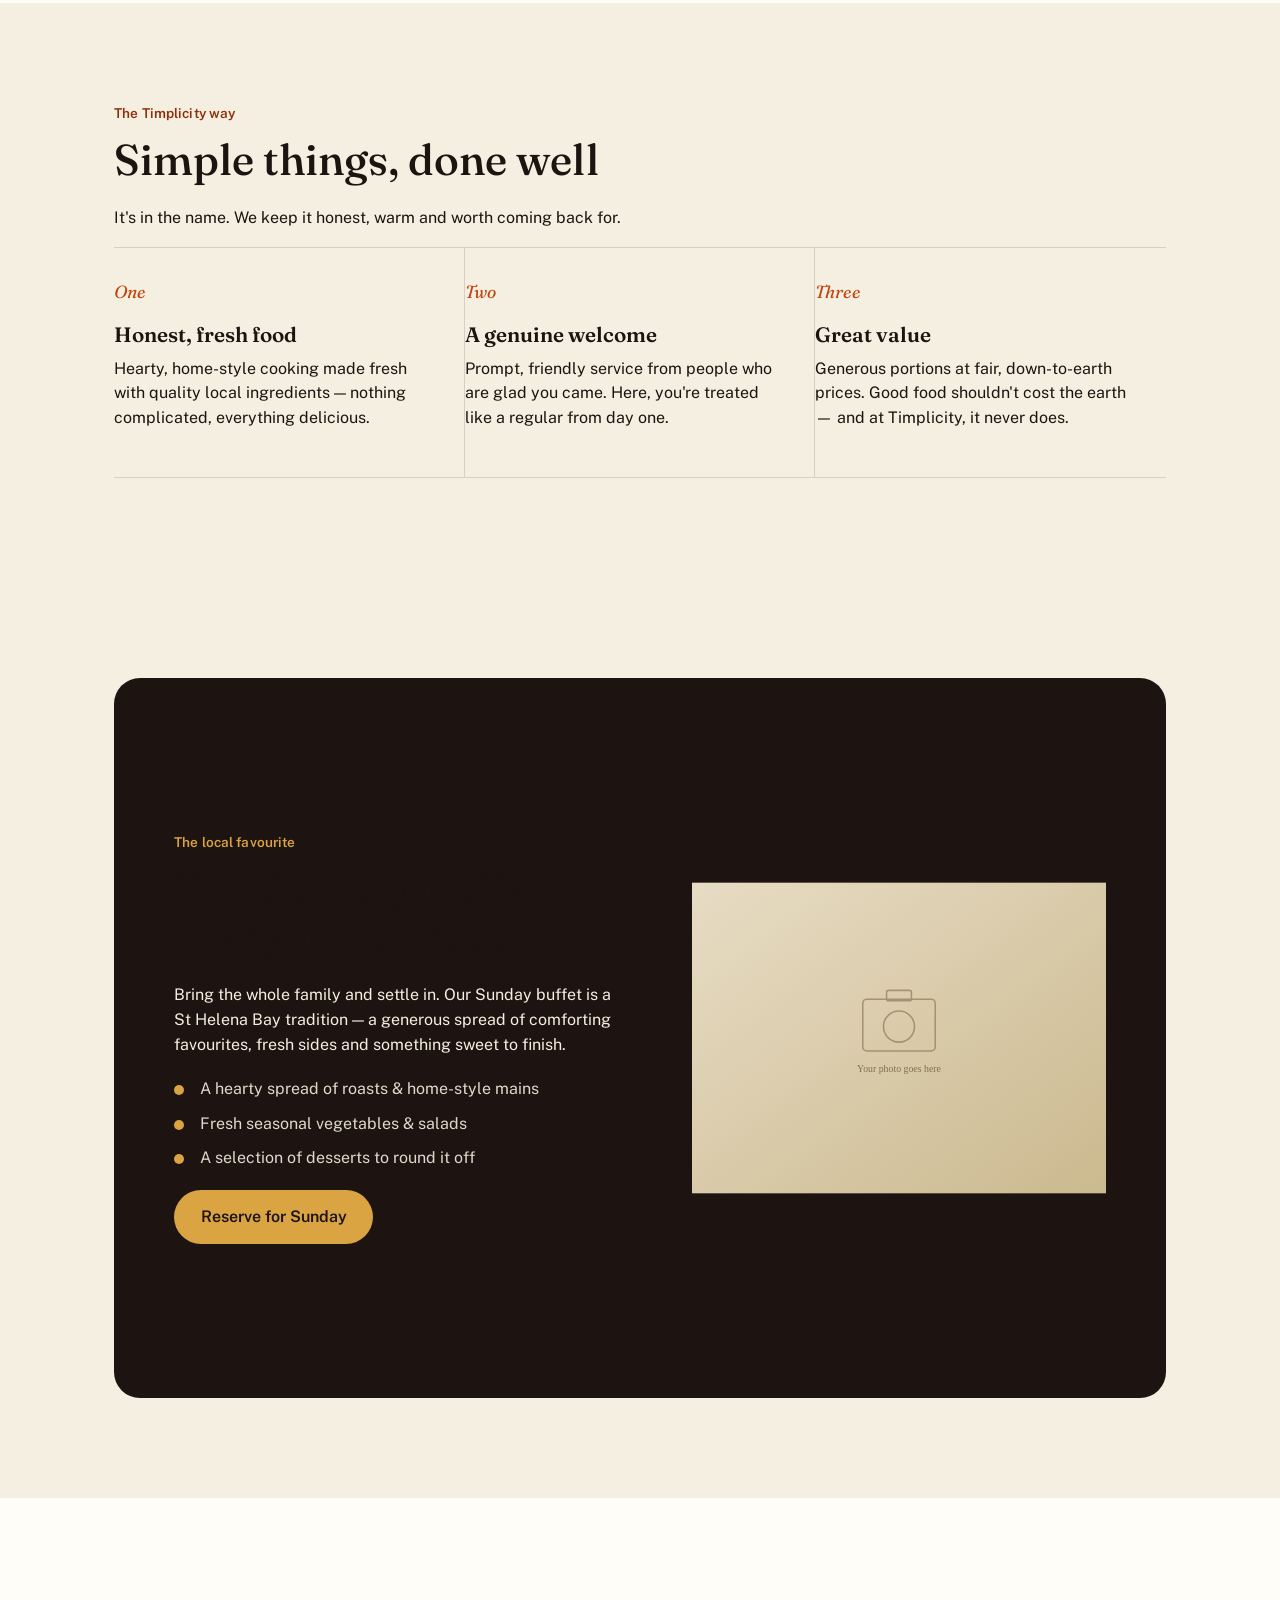
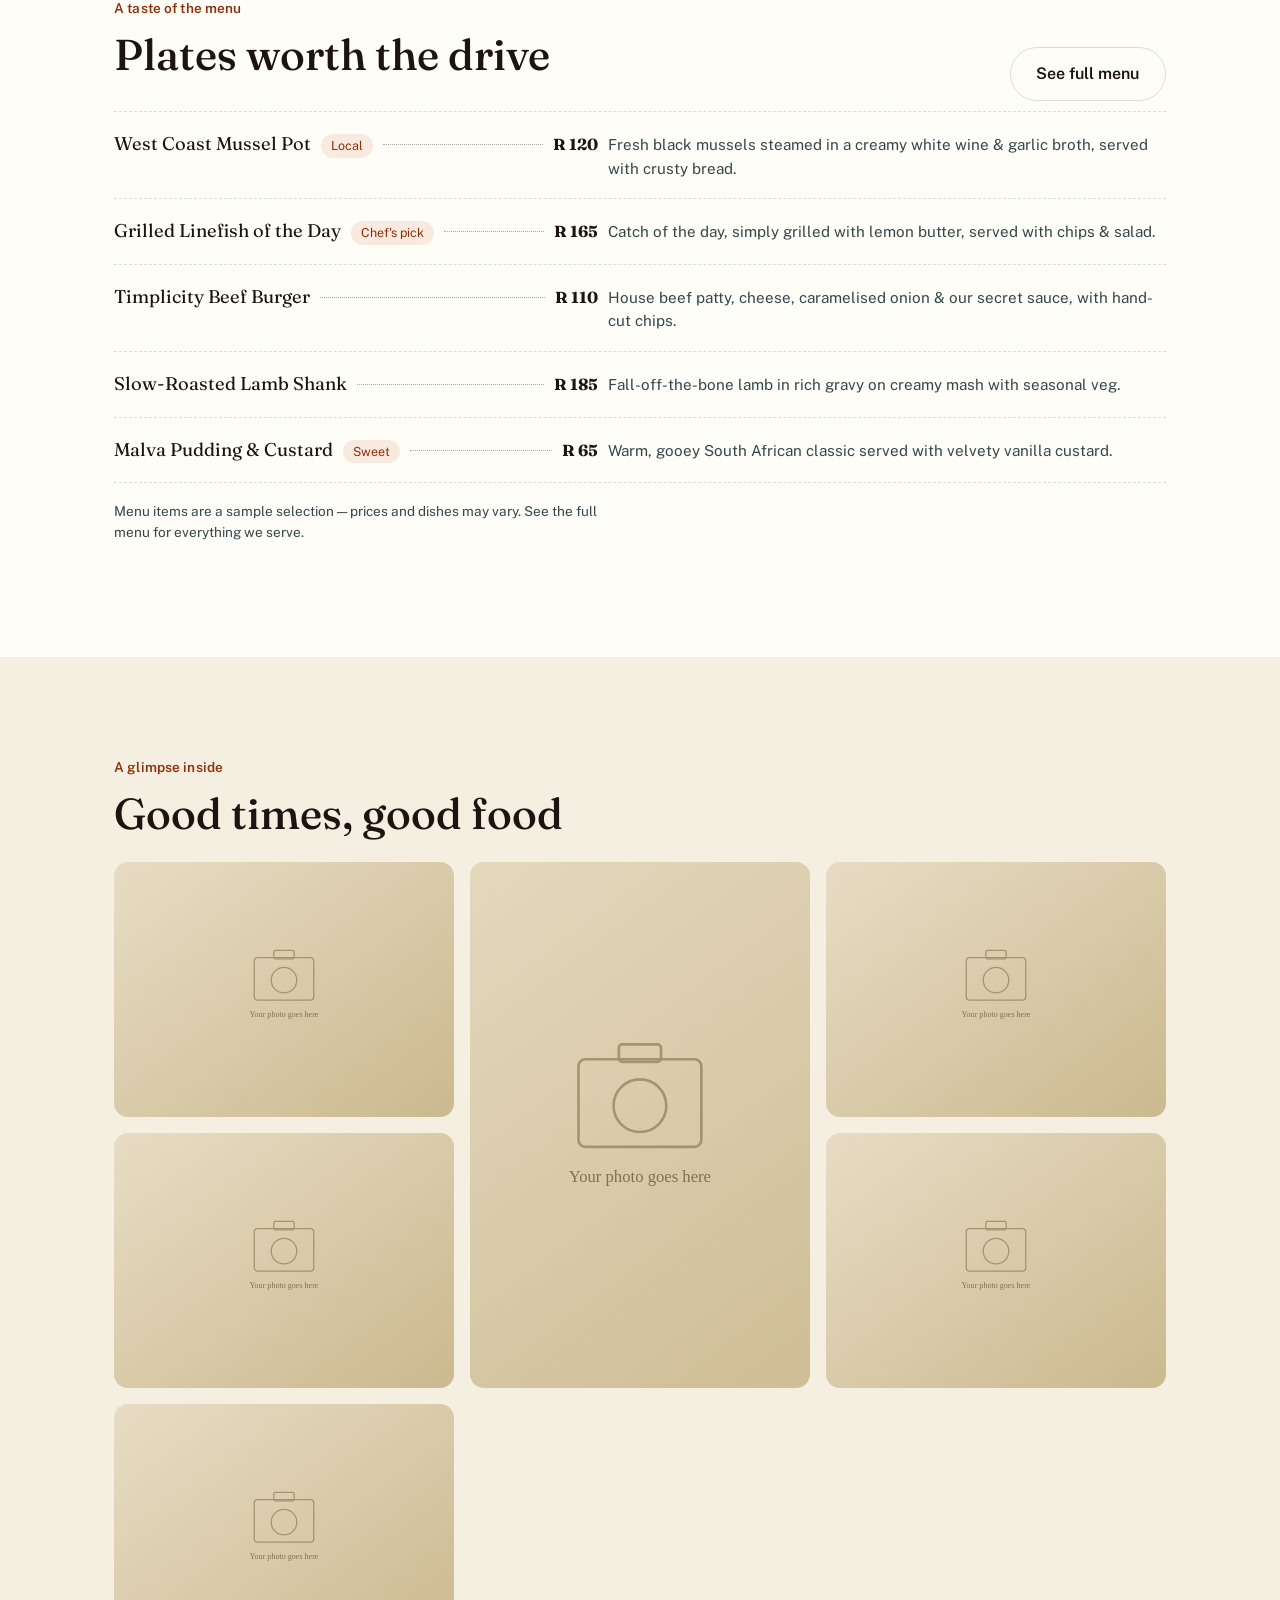
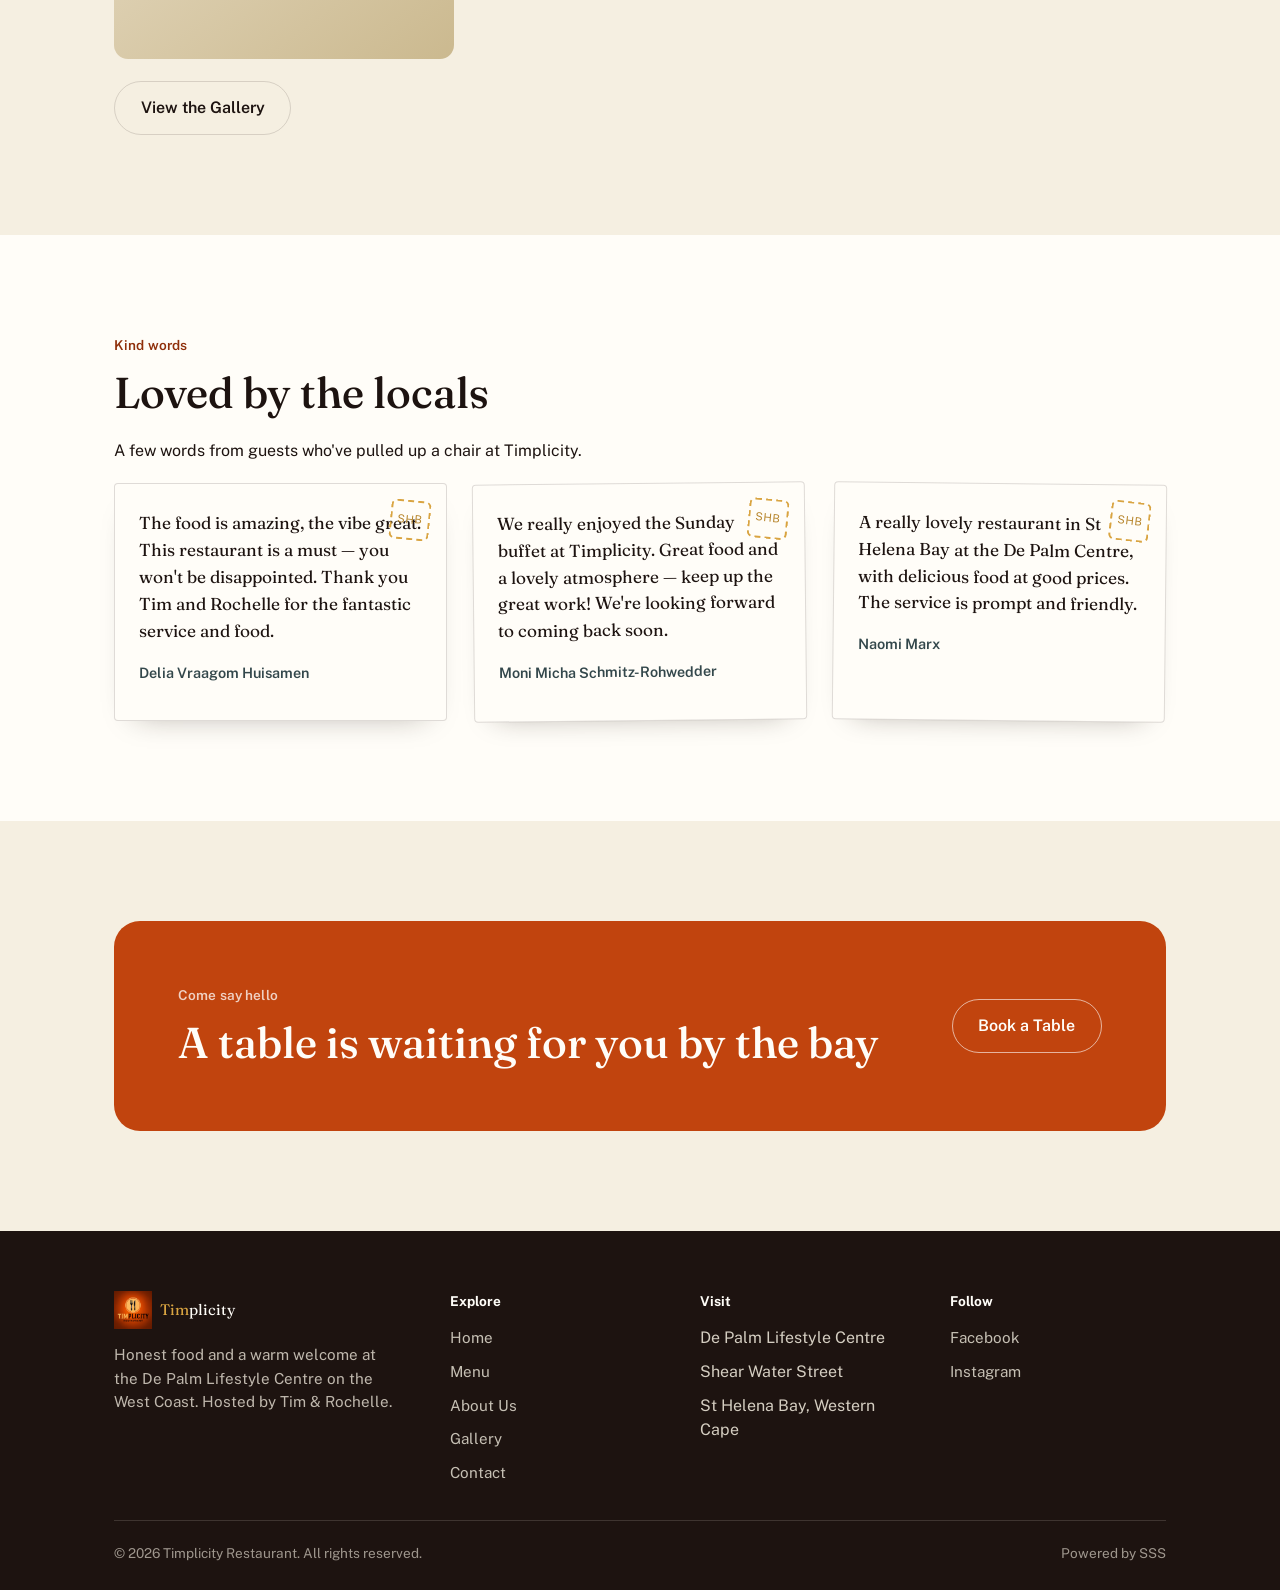
==== commit f287f684: "Add files via upload" ====
--- a/index.html
+++ b/index.html
@@ -8,13 +8,14 @@
 <link rel="preconnect" href="https://fonts.googleapis.com">
 <link rel="preconnect" href="https://fonts.gstatic.com" crossorigin>
 <link href="https://fonts.googleapis.com/css2?family=Fraunces:ital,opsz,wght@0,9..144,400;0,9..144,500;0,9..144,600;1,9..144,500;1,9..144,600&family=Public+Sans:wght@400;500;600;700&display=swap" rel="stylesheet">
+<link rel="icon" type="image/jpeg" href="assets/images/logo.jpeg">
 <link rel="stylesheet" href="assets/css/style.css">
 </head>
 <body>
 
 <header class="site-header">
   <div class="nav-row">
-    <a class="wordmark" href="index.html"><span class="mark">T</span> Timplicity</a>
+    <a class="wordmark" href="index.html"><span class="mark"><img src="assets/images/logo.jpeg" alt="Timplicity logo"></span><span class="type"><span class="tim">Tim</span><span class="plicity">plicity</span></span></a>
     <nav>
       <ul class="nav-links">
         <li><a href="index.html" aria-current="page">Home</a></li>
@@ -237,7 +238,7 @@
   <div class="container">
     <div class="footer-grid">
       <div>
-        <a class="footer-word" href="index.html">Timplicity</a>
+        <a class="footer-word" href="index.html"><img class="mark" src="assets/images/logo.jpeg" alt="Timplicity logo"><span><span class="tim">Tim</span><span class="plicity">plicity</span></span></a>
         <p style="max-width:32ch; color:rgba(245,239,225,.75); font-size:0.95rem;">Honest food and a warm welcome at the De Palm Lifestyle Centre on the West Coast. Hosted by Tim &amp; Rochelle.</p>
       </div>
       <div>
--- a/assets/css/style.css
+++ b/assets/css/style.css
@@ -6,15 +6,15 @@
 :root{
   --plaster: #f5efe1;
   --plaster-deep: #ece2cc;
-  --ink: #1c2b2e;
+  --ink: #1d1310;
   --ink-soft: #33474b;
-  --bay: #2e6e8e;
-  --bay-deep: #204d64;
+  --bay: #c1440e;
+  --bay-deep: #8f2f0a;
   --gold: #d9a441;
   --gold-deep: #b7852b;
   --sage: #6b7a55;
   --paper: #fffdf8;
-  --line: rgba(28,43,46,0.14);
+  --line: rgba(29,19,16,0.14);
 
   --serif: "Fraunces", Georgia, serif;
   --sans: "Public Sans", -apple-system, BlinkMacSystemFont, "Segoe UI", sans-serif;
@@ -130,14 +130,17 @@
   gap: 0.55em;
 }
 .wordmark .mark{
-  width: 34px; height: 34px;
+  width: 42px; height: 42px;
   border-radius: 50%;
-  background: var(--bay);
-  color: var(--paper);
+  background: radial-gradient(circle at 50% 40%, #e2731f 0%, #8f2f0a 70%, #2b0f04 100%);
   display:flex; align-items:center; justify-content:center;
-  font-size: 1rem;
   flex: none;
-}
+  overflow: hidden;
+}
+.wordmark .mark img{ width:100%; height:100%; object-fit:cover; }
+.wordmark span.type{ display:flex; align-items:baseline; }
+.wordmark .tim{ color: var(--gold); }
+.wordmark .plicity{ color: var(--ink); }
 .nav-links{
   display:flex;
   gap: 30px;
@@ -208,7 +211,7 @@
 .hero-media .frame{
   border-radius: 22px 22px 4px 22px;
   overflow:hidden;
-  box-shadow: 0 30px 60px -25px rgba(28,43,46,0.45);
+  box-shadow: 0 30px 60px -25px rgba(29,19,16,0.45);
 }
 .hero-media .frame img{ aspect-ratio: 4/5; object-fit:cover; width:100%; }
 .hero-tag{
@@ -217,7 +220,7 @@
   background: var(--paper);
   border-radius: 14px;
   padding: 14px 18px;
-  box-shadow: 0 18px 40px -20px rgba(28,43,46,0.35);
+  box-shadow: 0 18px 40px -20px rgba(29,19,16,0.35);
   font-family: var(--serif);
   font-size: 0.95rem;
   max-width: 190px;
@@ -253,7 +256,7 @@
   right: -6%; bottom: 0;
   border: 6px solid var(--plaster);
   border-radius: 16px;
-  box-shadow: 0 20px 40px -20px rgba(28,43,46,0.4);
+  box-shadow: 0 20px 40px -20px rgba(29,19,16,0.4);
 }
 
 /* Promises list (not identical cards — a divided list) */
@@ -316,14 +319,14 @@
 .menu-item .tag{
   font-size: 0.78rem;
   color: var(--bay-deep);
-  background: rgba(46,110,142,0.1);
+  background: rgba(193,68,14,0.1);
   border-radius: 999px;
   padding: 2px 10px;
   white-space: nowrap;
 }
 .menu-item .leader{
   flex:1;
-  border-bottom: 1px dotted rgba(28,43,46,0.35);
+  border-bottom: 1px dotted rgba(29,19,16,0.35);
   transform: translateY(-5px);
   min-width: 20px;
 }
@@ -363,7 +366,7 @@
 
 .lightbox{
   position: fixed; inset:0;
-  background: rgba(28,43,46,0.92);
+  background: rgba(29,19,16,0.92);
   display:none;
   align-items:center; justify-content:center;
   z-index: 100;
@@ -391,7 +394,7 @@
   border-radius: 4px;
   padding: 26px 24px 22px;
   position: relative;
-  box-shadow: 0 14px 30px -22px rgba(28,43,46,0.4);
+  box-shadow: 0 14px 30px -22px rgba(29,19,16,0.4);
 }
 .postcard:nth-child(2){ transform: rotate(-0.6deg); }
 .postcard:nth-child(3){ transform: rotate(0.6deg); }
@@ -533,8 +536,12 @@
 .footer-grid a:hover{ color: var(--gold); }
 .footer-word{
   font-family: var(--serif); color: var(--paper); font-size: 1.3rem; text-decoration:none;
-  display:inline-block; margin-bottom: 10px;
-}
+  display:flex; align-items:center; gap: 0.5em;
+  margin-bottom: 14px;
+}
+.footer-word .mark{ width: 38px; height: 38px; }
+.footer-word .tim{ color: var(--gold); }
+.footer-word .plicity{ color: var(--paper); }
 .footer-bottom{
   display:flex; justify-content:space-between; flex-wrap:wrap; gap: 10px;
   padding-top: 22px; font-size: 0.85rem; color: rgba(245,239,225,0.6);
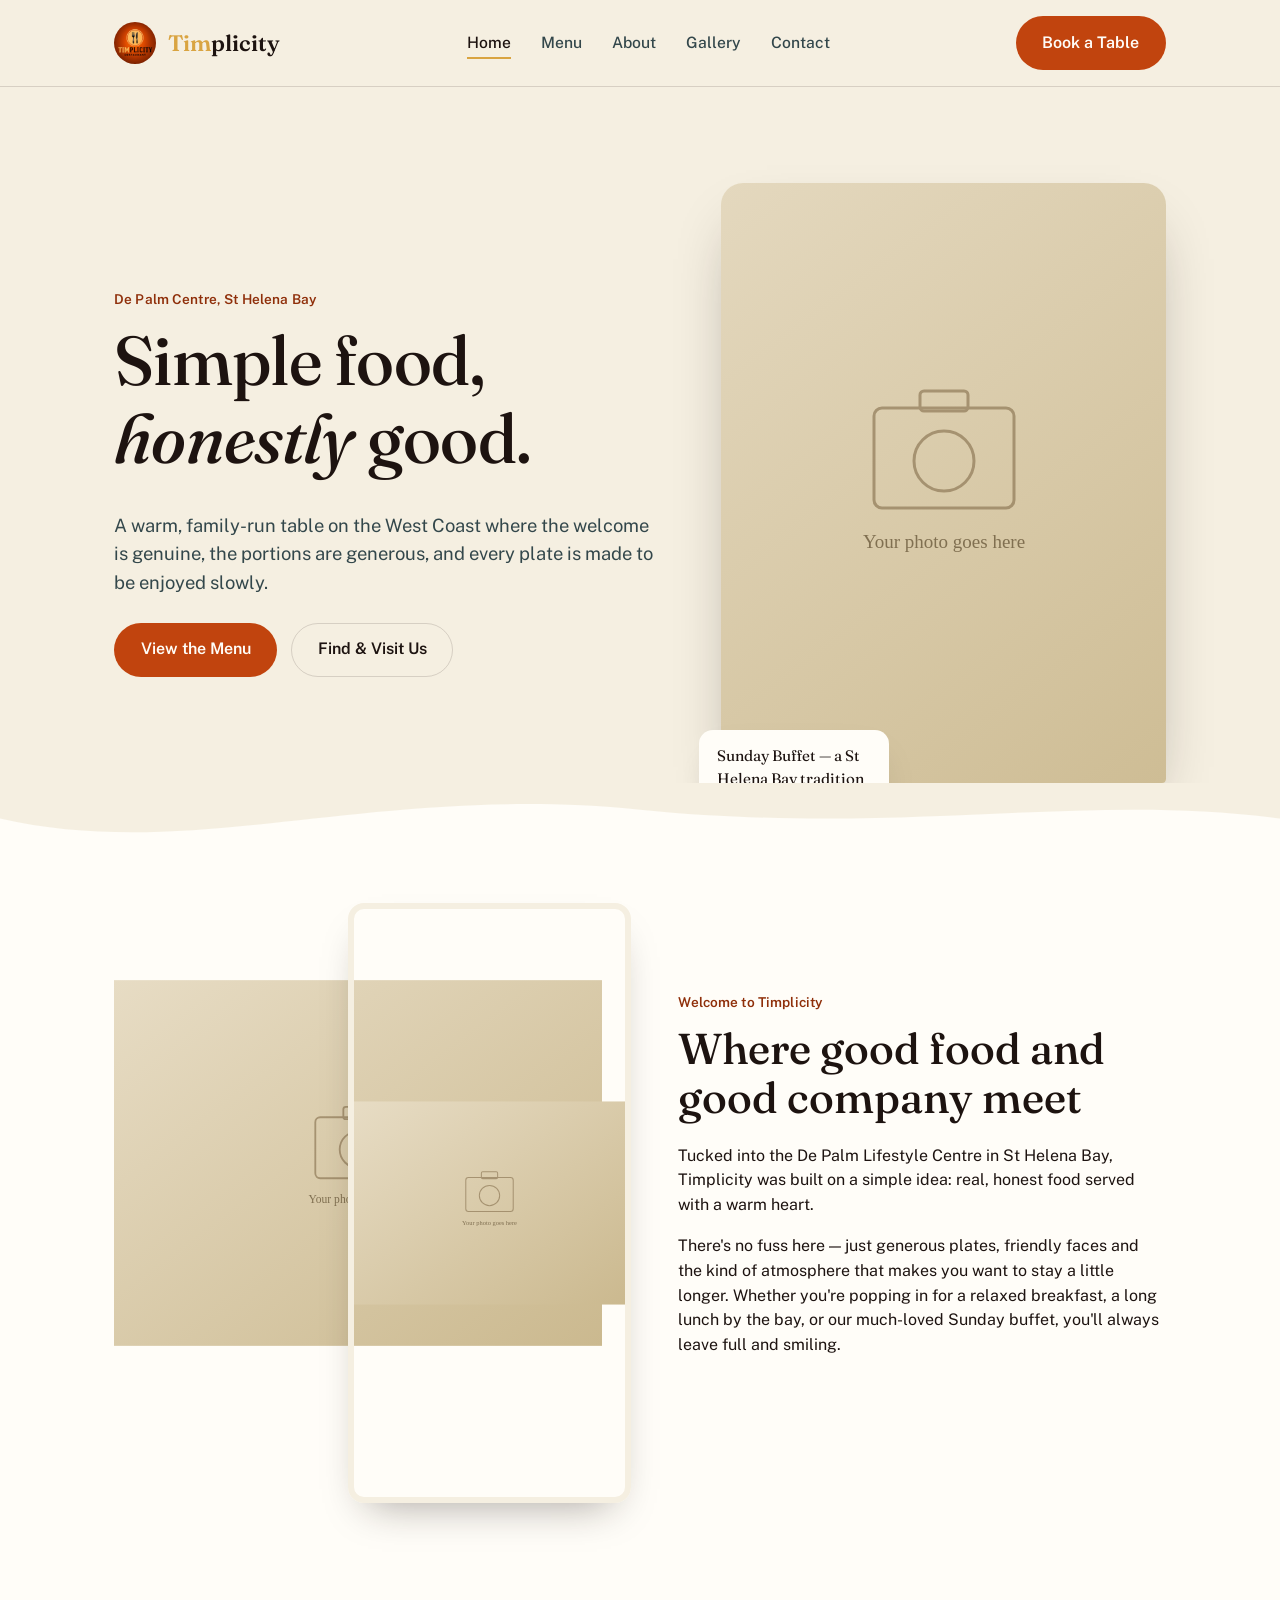
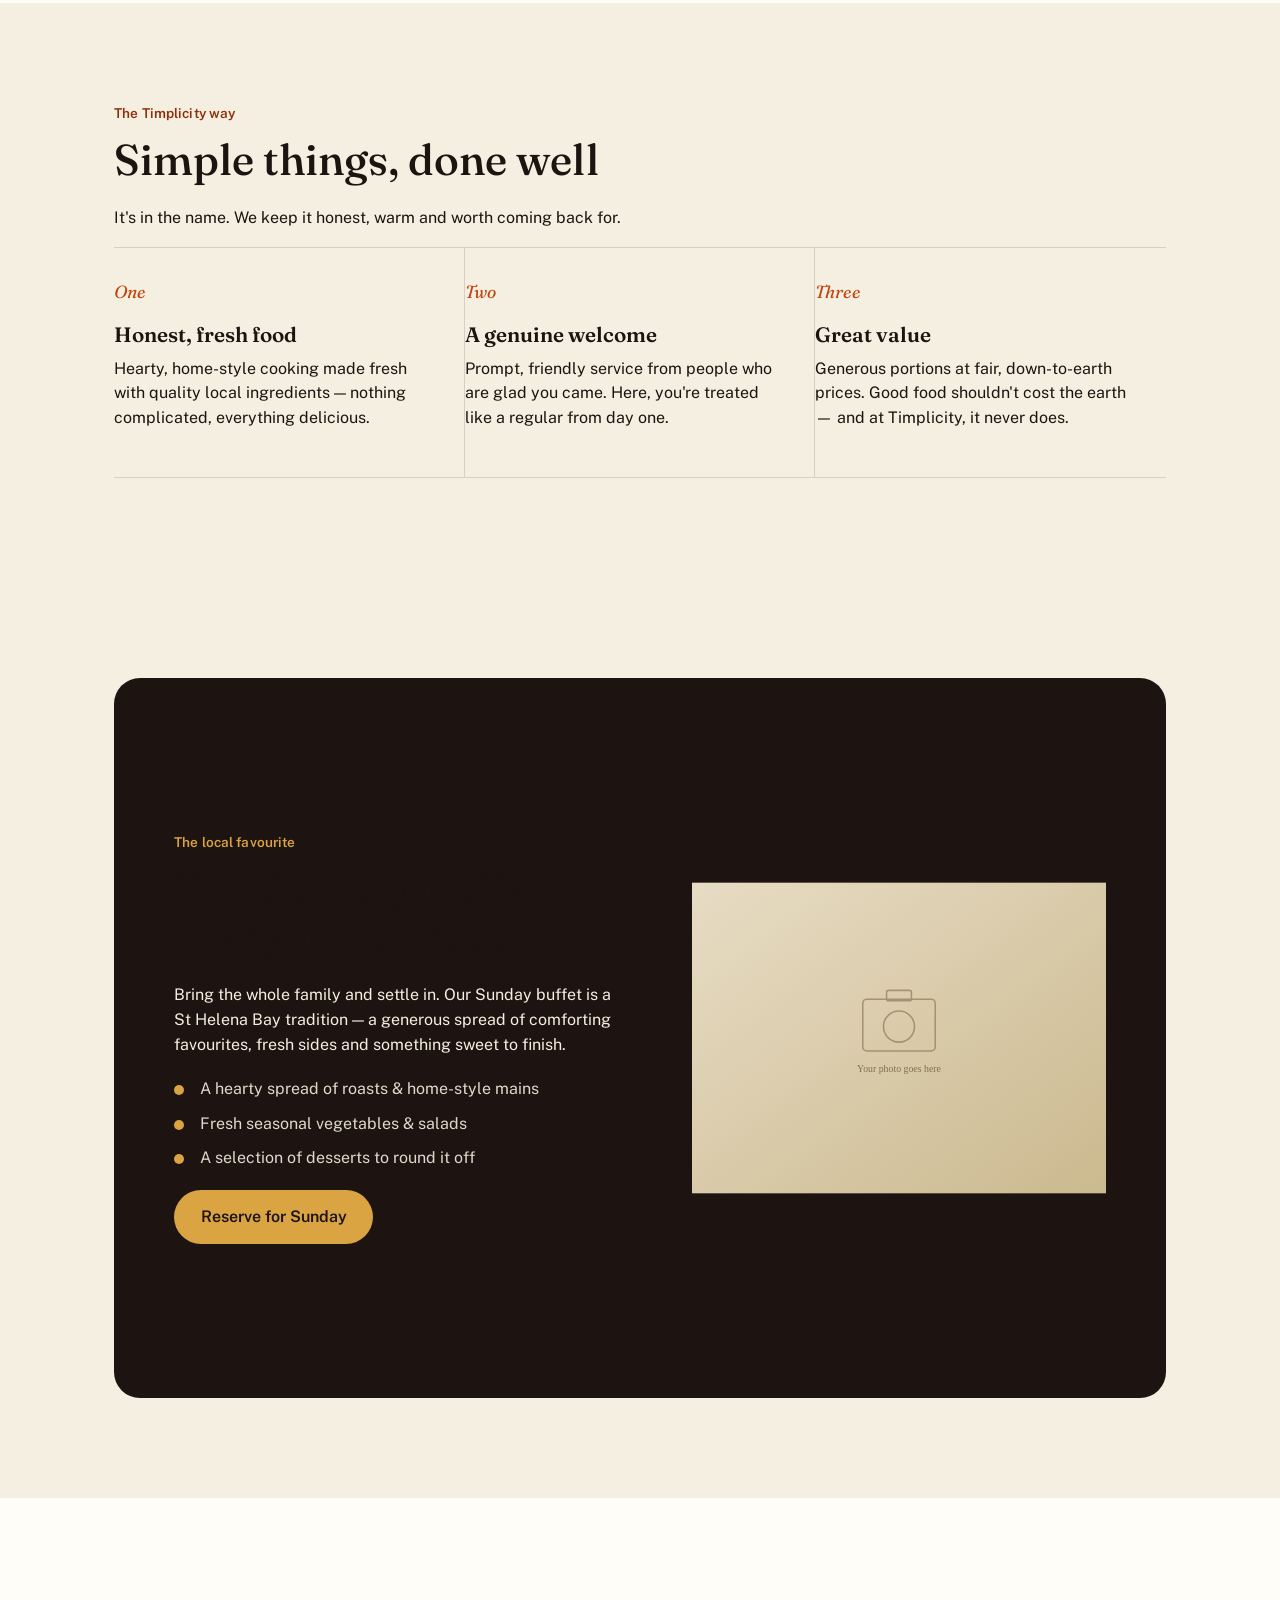
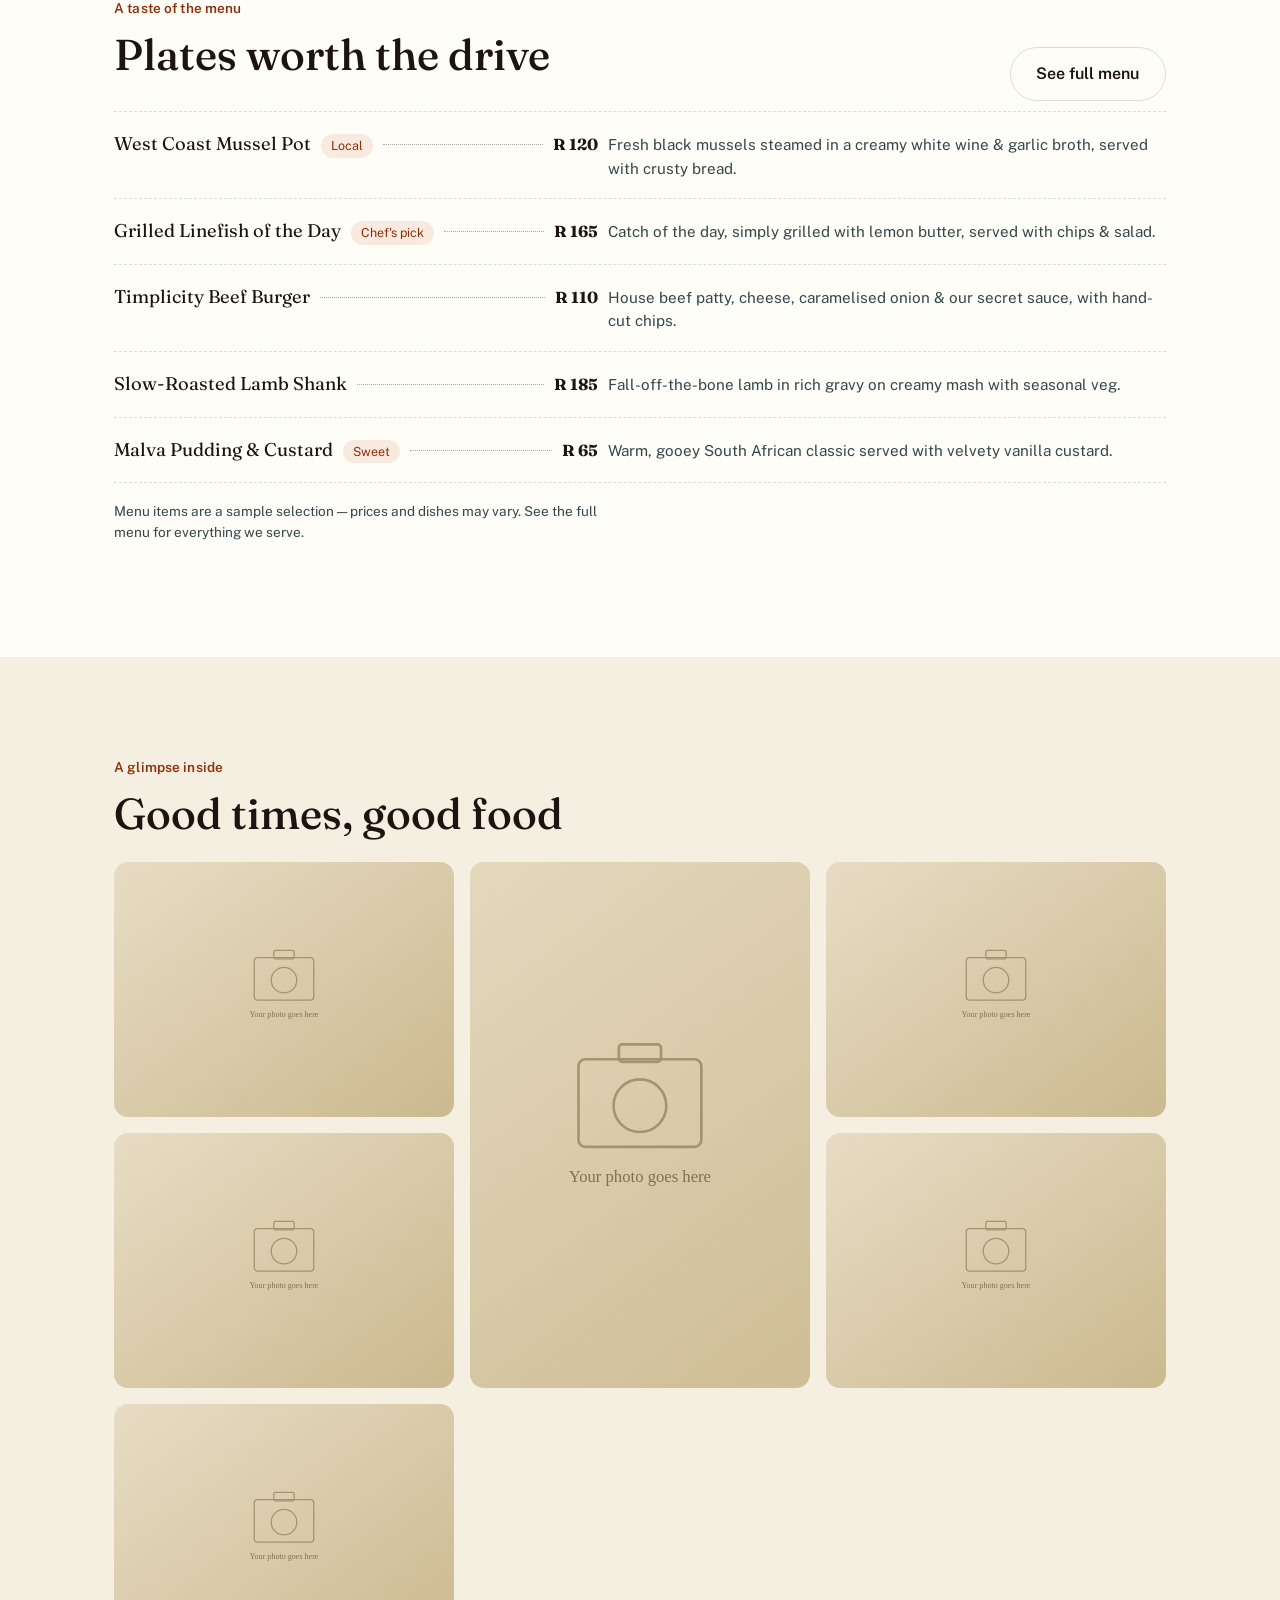
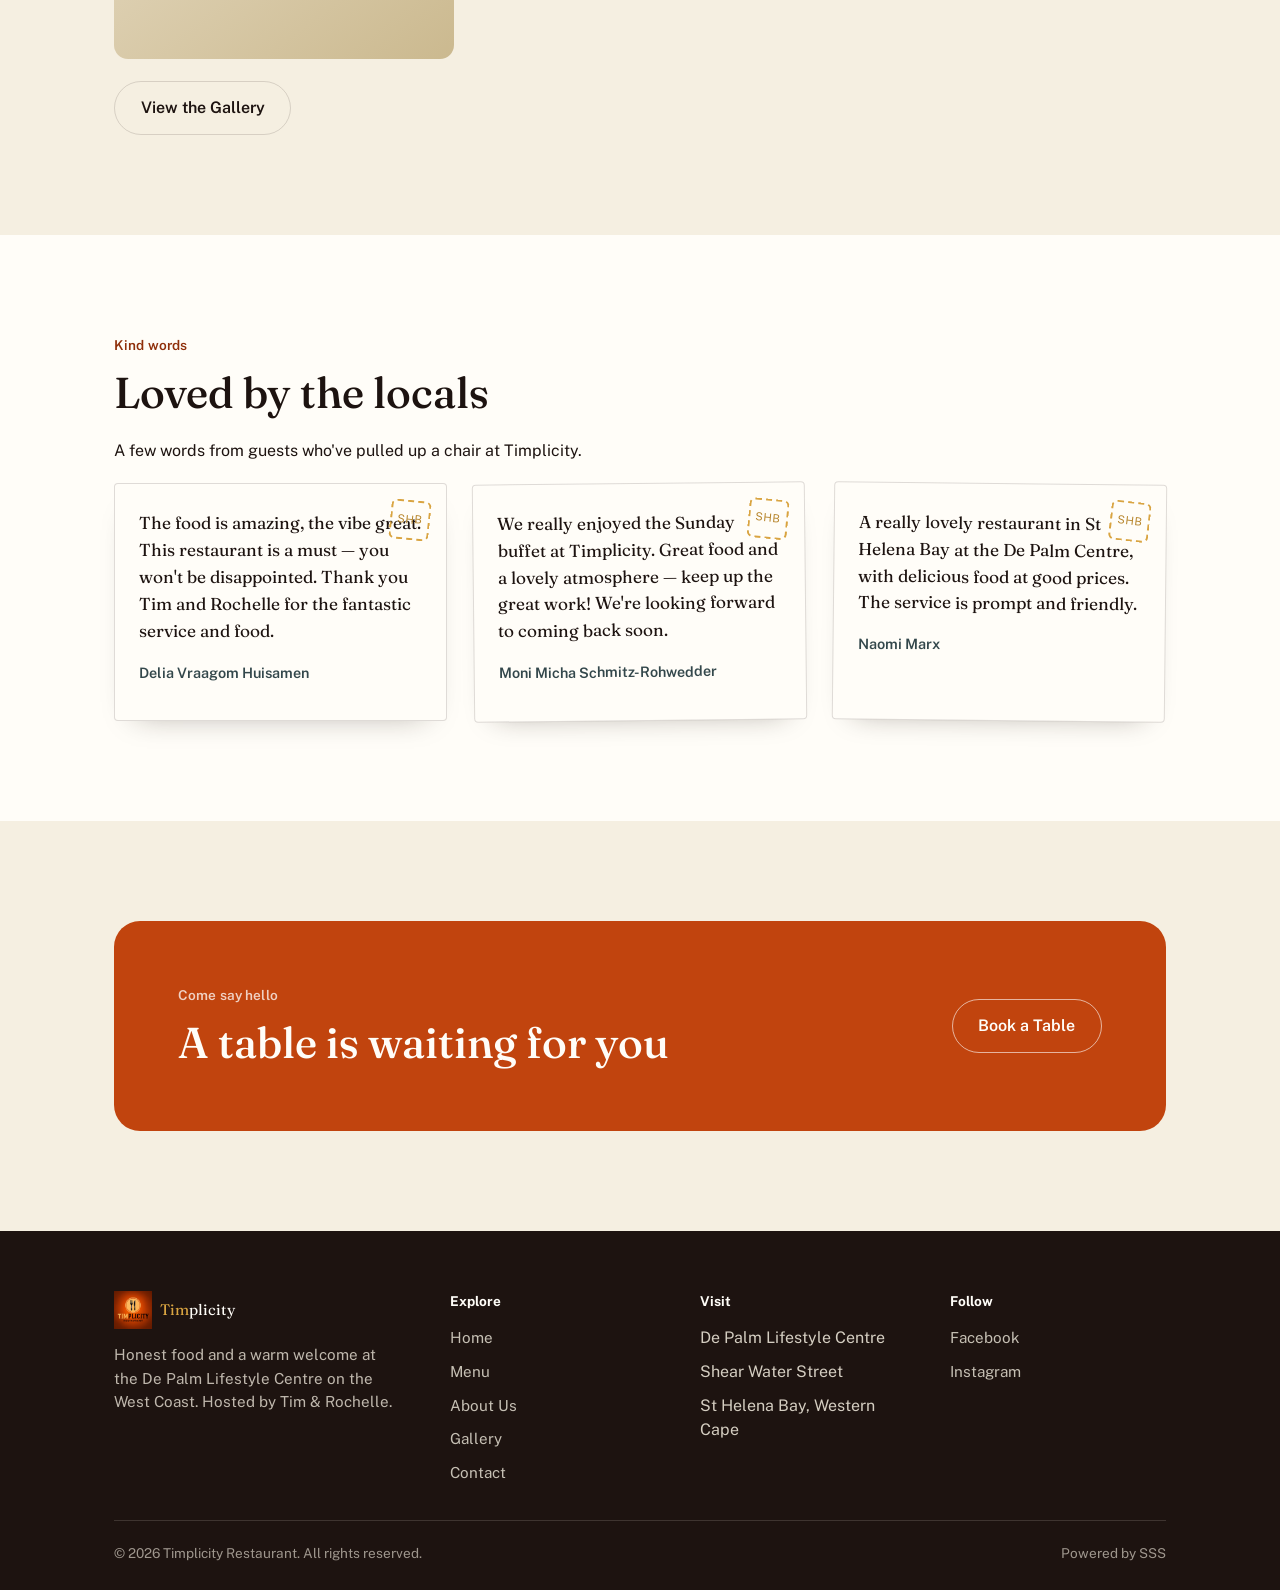
==== commit e1469356: "Menu Dropdown change Menu Dropdown change" ====
--- a/index.html
+++ b/index.html
@@ -225,7 +225,7 @@
       <div class="cta-banner">
         <div>
           <p class="label">Come say hello</p>
-          <h2>A table is waiting for you by the bay</h2>
+          <h2>A table is waiting for you</h2>
         </div>
         <a class="btn btn-on-dark" style="border:1.5px solid rgba(255,255,255,.6);" href="contact.html">Book a Table</a>
       </div>
--- a/assets/css/style.css
+++ b/assets/css/style.css
@@ -24,6 +24,7 @@
 }
 
 *, *::before, *::after{ box-sizing: border-box; }
+html, body{ max-width: 100%; overflow-x: hidden; }
 html{ scroll-behavior: smooth; }
 @media (prefers-reduced-motion: reduce){
   html{ scroll-behavior: auto; }
@@ -172,12 +173,16 @@
 
 @media (max-width: 860px){
   .nav-links{
-    position: fixed; inset: 68px 0 0 0;
+    position: absolute; top: 100%; left: 0; right: 0;
     background: var(--plaster);
     flex-direction: column;
     align-items: flex-start;
-    padding: 30px var(--pad);
-    gap: 22px;
+    padding: 26px var(--pad) 34px;
+    gap: 20px;
+    box-shadow: 0 24px 40px -24px rgba(29,19,16,0.45);
+    border-bottom: 1px solid var(--line);
+    max-height: calc(100vh - 100%);
+    overflow-y: auto;
     transform: translateY(-8px);
     opacity: 0;
     visibility: hidden;
@@ -245,7 +250,19 @@
   gap: clamp(32px, 6vw, 80px);
   align-items:center;
 }
-@media (max-width: 860px){ .two-col{ grid-template-columns: 1fr; } }
+@media (max-width: 860px){
+  .two-col{ grid-template-columns: 1fr; }
+  .col-media.stacked{ padding-bottom: 0; }
+  .col-media.stacked .img-2{
+    position: static;
+    width: 100%;
+    right: auto; bottom: auto;
+    border: none;
+    box-shadow: none;
+    border-radius: 18px;
+    margin-top: 14px;
+  }
+}
 .two-col.reverse .col-media{ order: 2; }
 @media (max-width: 860px){ .two-col.reverse .col-media{ order: 0; } }
 
@@ -548,3 +565,43 @@
 }
 .footer-bottom a{ text-decoration:none; color: inherit; }
 .footer-bottom a:hover{ color: var(--gold); }
+
+/* ===========================================================
+   Small-phone refinements (320–480px)
+   Everything above already reflows at tablet/large-phone width;
+   this tightens the last few spots that get cramped on narrow phones.
+   =========================================================== */
+@media (max-width: 480px){
+  .wordmark{ font-size: 1.1rem; gap: 0.4em; }
+  .wordmark .mark{ width: 32px; height: 32px; }
+  .footer-word .mark{ width: 32px; height: 32px; }
+
+  section{ padding: 44px 0; }
+  .hero{ padding-top: 40px; }
+
+  h1{ font-size: clamp(2.1rem, 9vw, 2.8rem); }
+  h2{ font-size: clamp(1.55rem, 6.5vw, 1.9rem); }
+
+  .btn{ padding: 0.8em 1.3em; font-size: 0.95rem; }
+  .hero-ctas .btn, .cta-banner .btn{ width: 100%; justify-content: center; }
+  .hero-ctas{ flex-direction: column; }
+
+  /* Menu rows: drop the dotted leader and right-align price on its own line
+     instead of squeezing name + tag + leader + price onto one row */
+  .menu-item{ flex-wrap: wrap; row-gap: 4px; }
+  .menu-item .leader{ display: none; }
+  .menu-item .name{ white-space: normal; }
+  .menu-item .price{ margin-left: auto; }
+
+  .gallery-grid{ grid-template-columns: 1fr; }
+  .gallery-grid .tall{ grid-row: auto; }
+
+  .footer-grid{ grid-template-columns: 1fr; gap: 26px; }
+
+  .cta-banner{ text-align: center; justify-content: center; }
+  .cta-banner > div{ width: 100%; }
+
+  .postcard:nth-child(2), .postcard:nth-child(3){ transform: none; }
+
+  .chip{ padding: 7px 13px; font-size: 0.85rem; }
+}
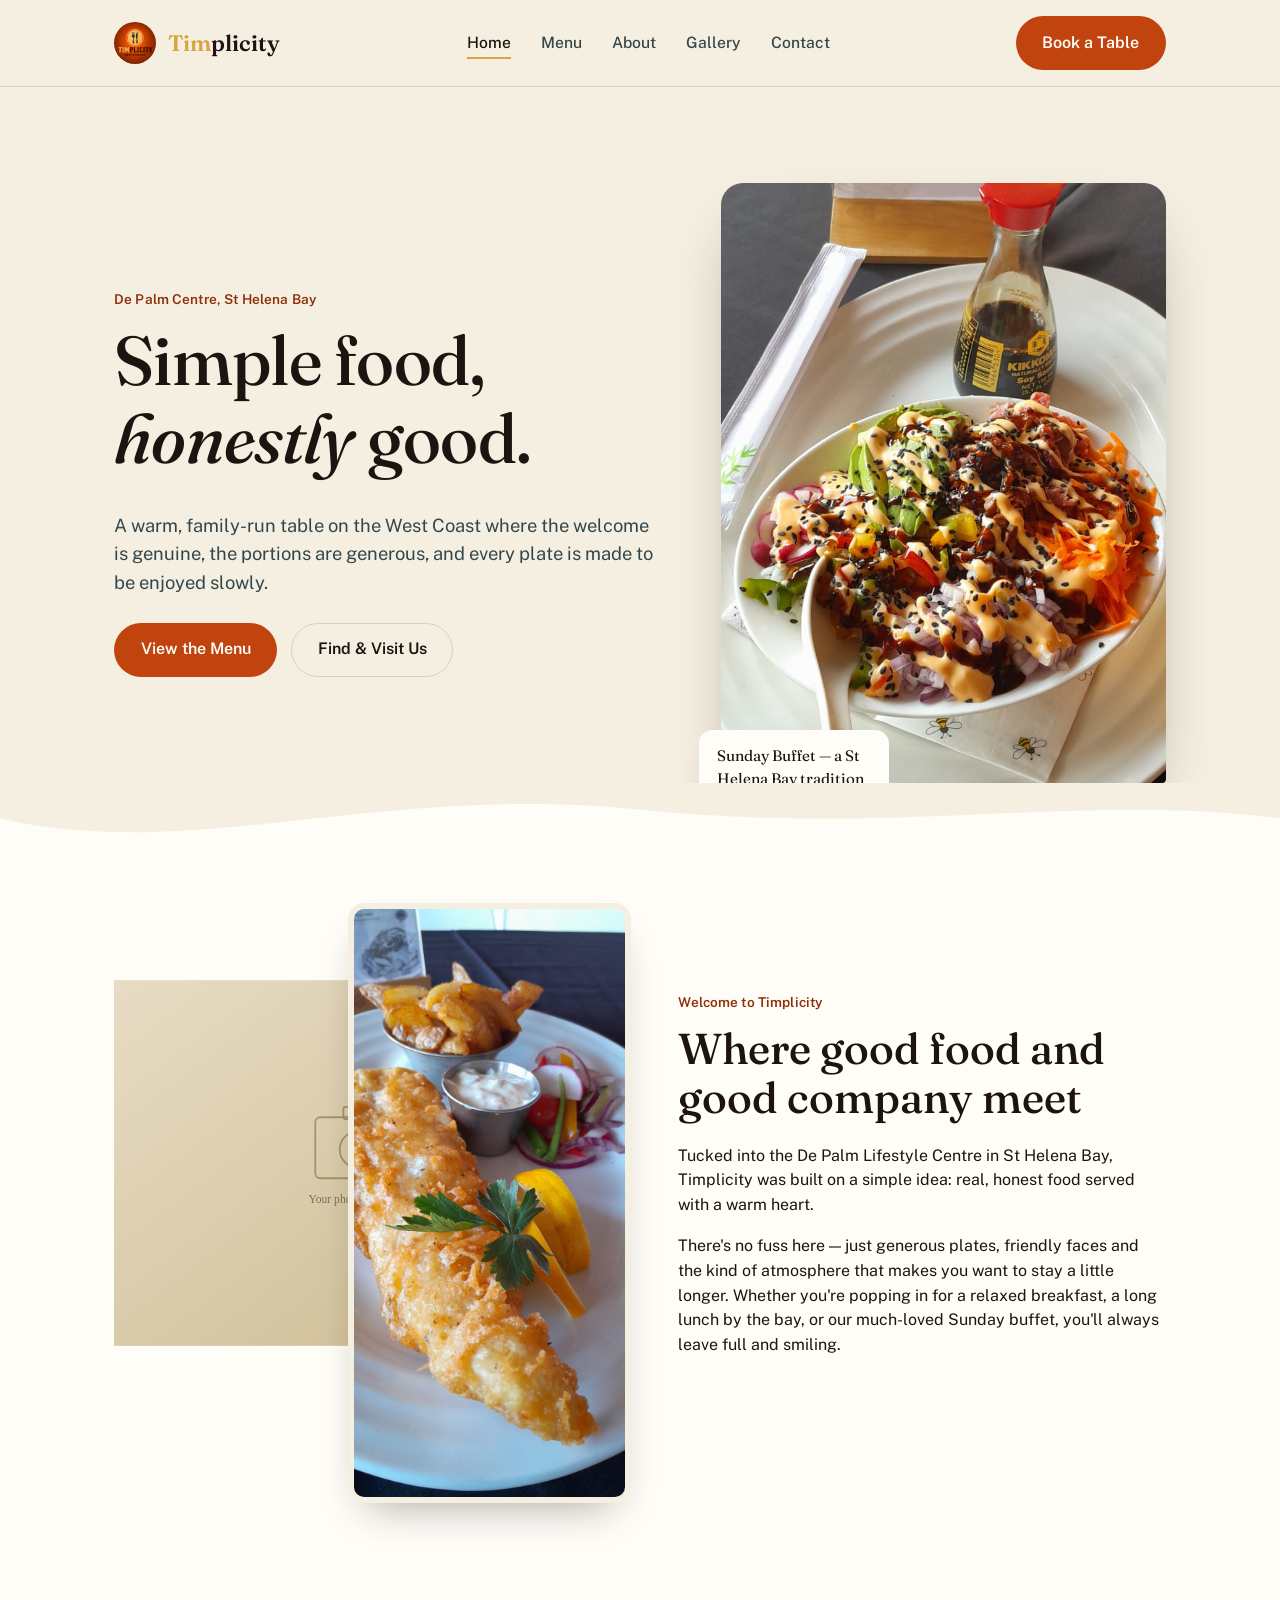
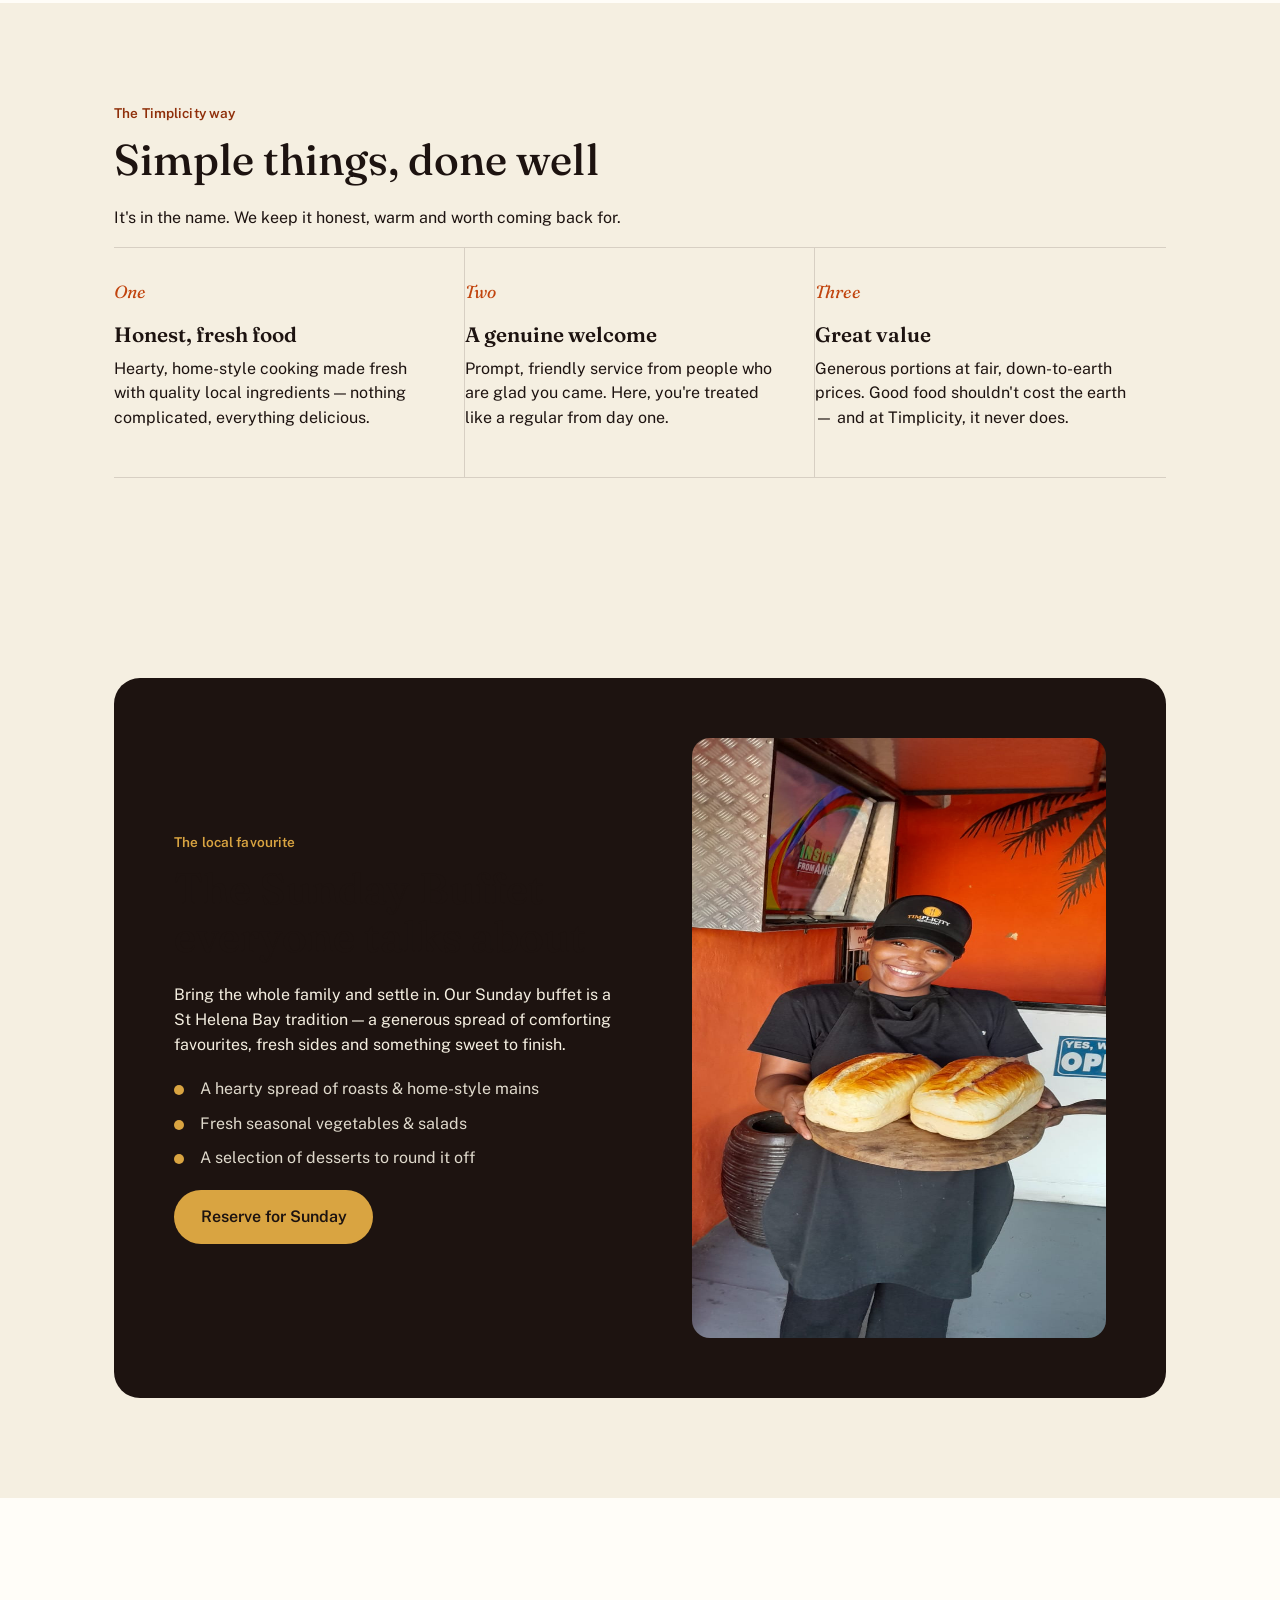
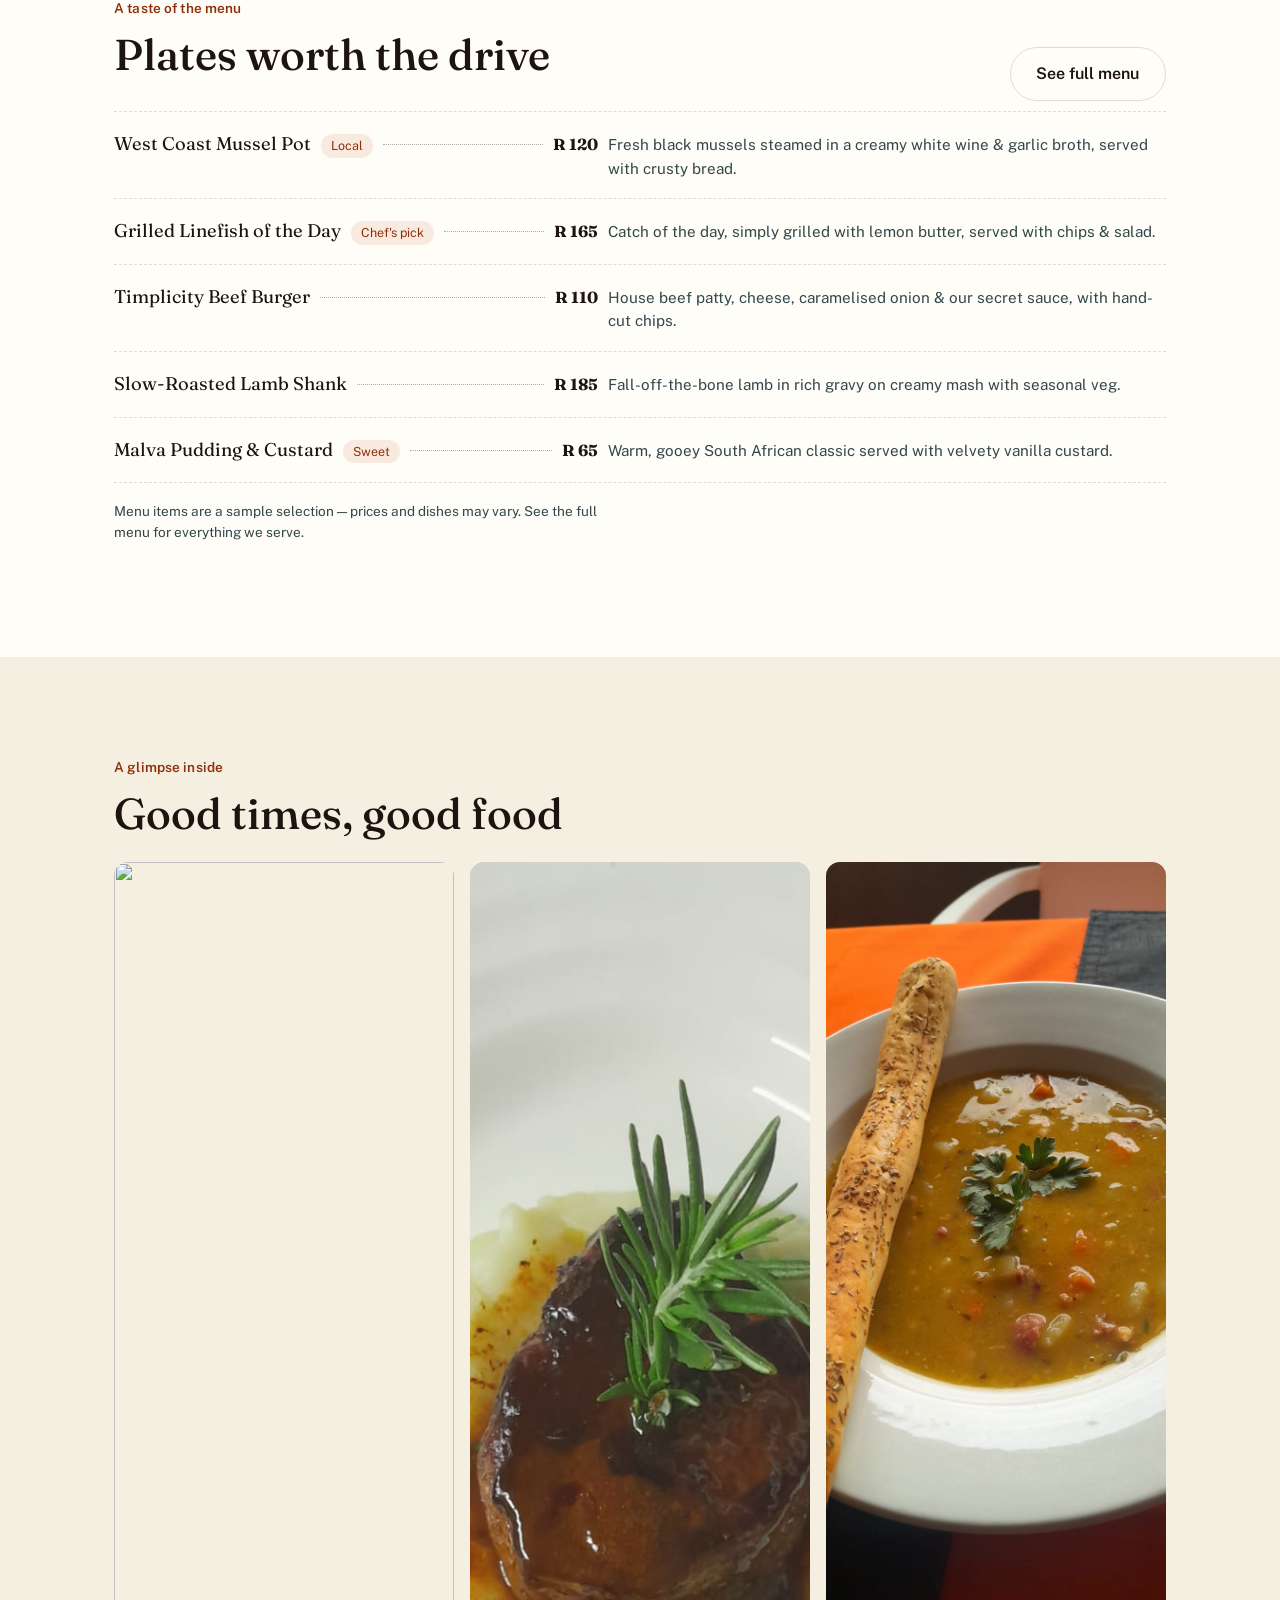
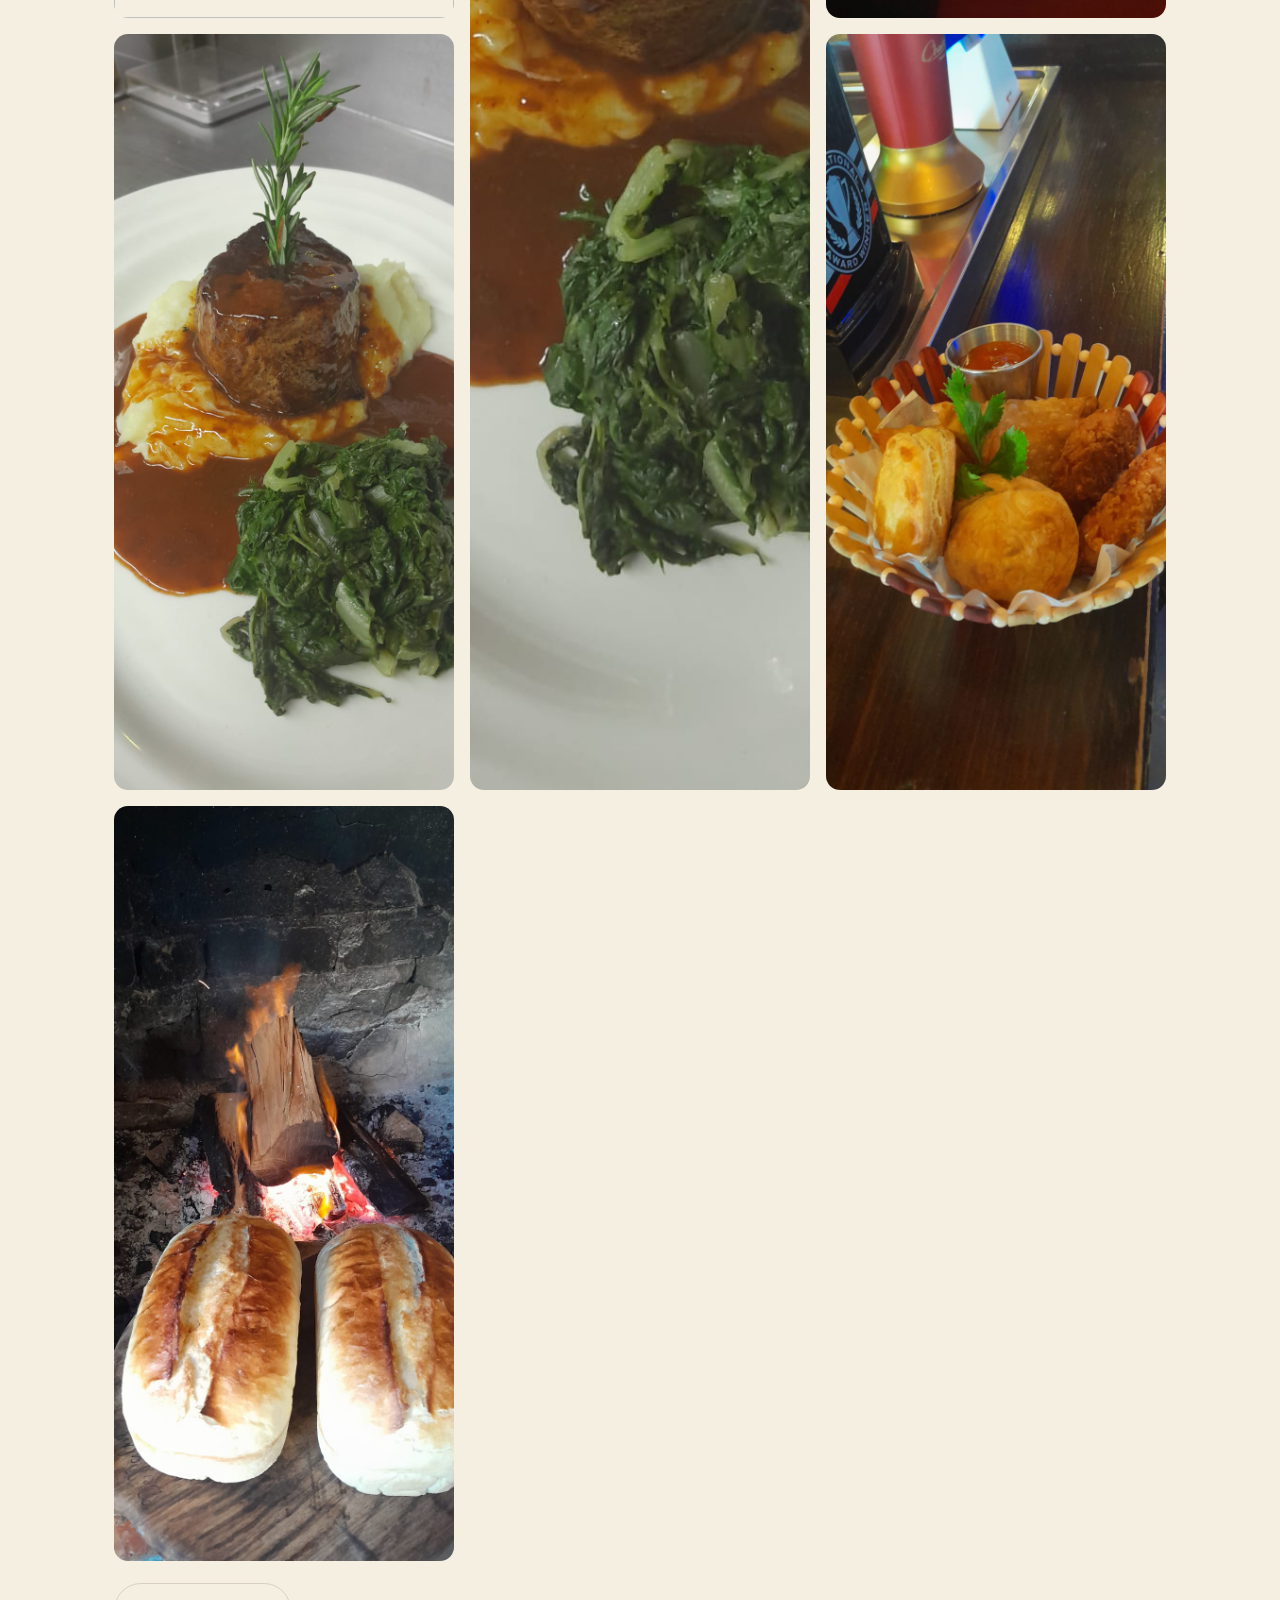
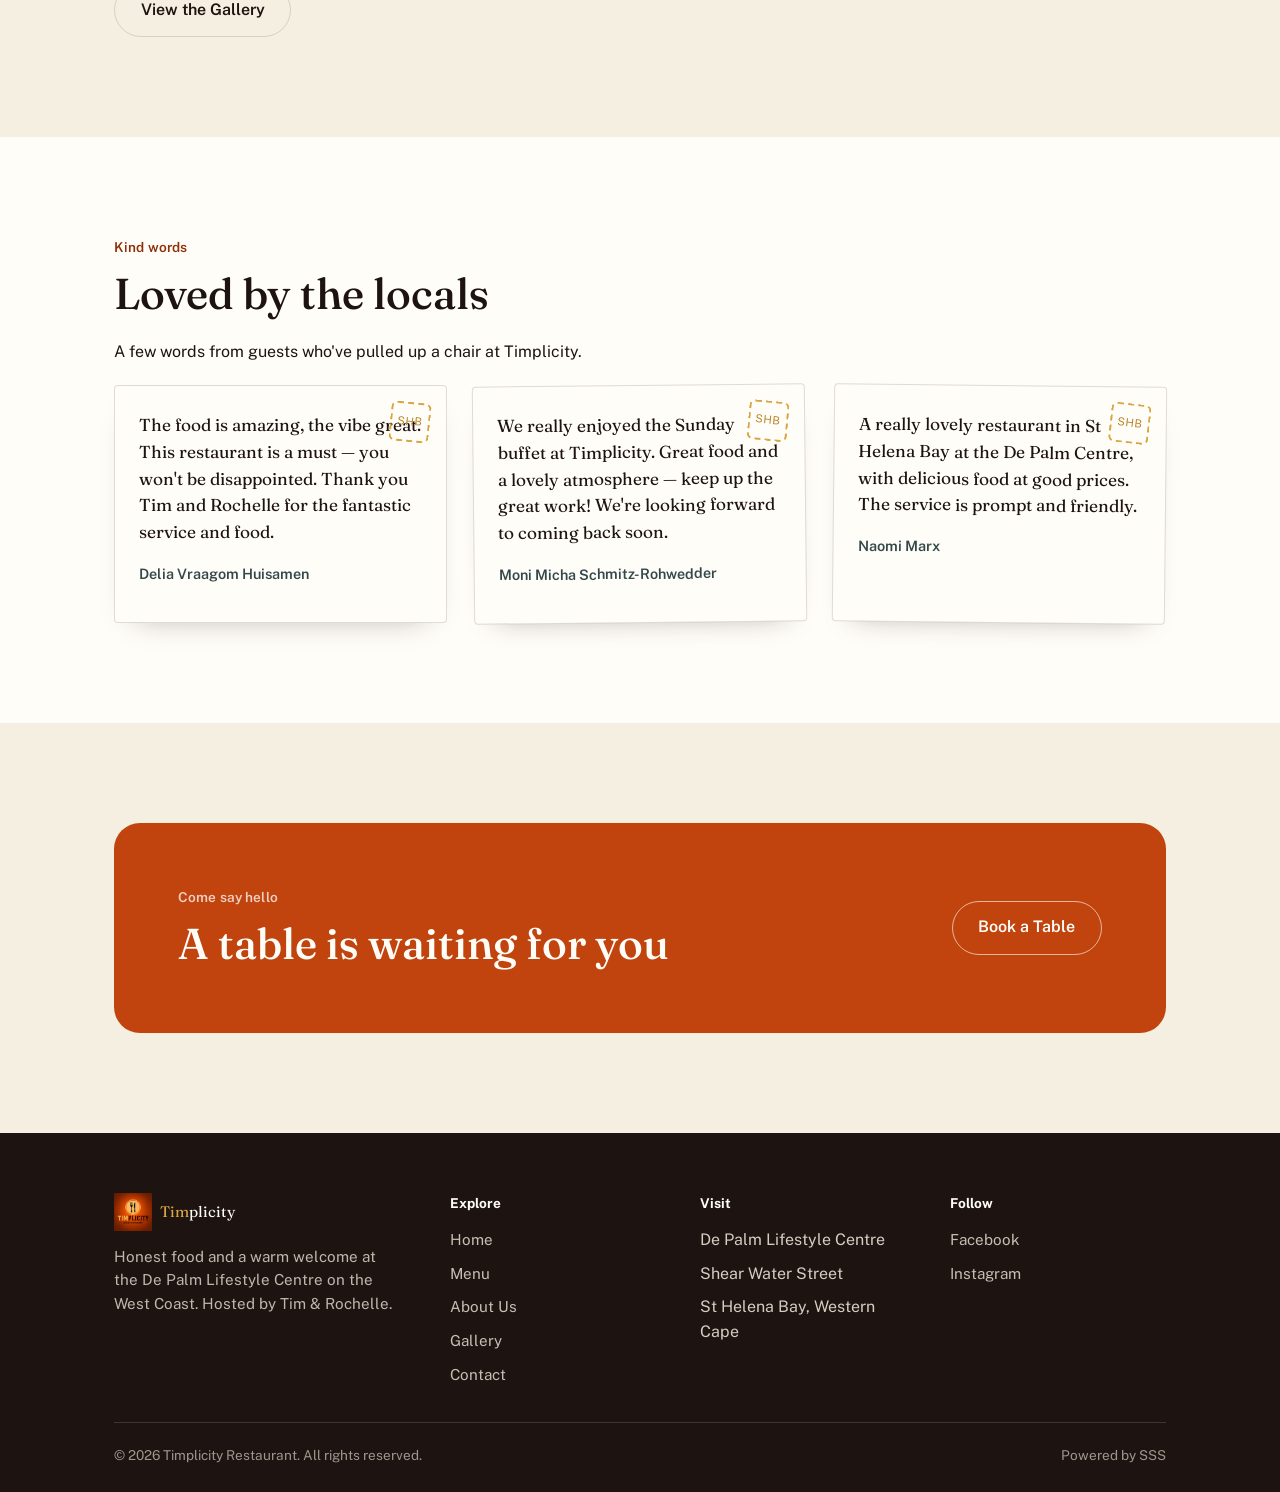
==== commit 2bf77ef5: "All pics added" ====
--- a/index.html
+++ b/index.html
@@ -50,7 +50,7 @@
       </div>
       <div class="hero-media fade-up" style="animation-delay:.15s">
         <div class="frame">
-          <img src="assets/images/placeholder.svg" alt="A signature dish at Timplicity, plated and ready to serve" width="800" height="600">
+          <img src="assets/images/1.jpeg" alt="A signature dish at Timplicity, plated and ready to serve" width="800" height="600">
         </div>
         <div class="hero-tag">Sunday Buffet — a St Helena Bay tradition</div>
       </div>
@@ -66,7 +66,7 @@
     <div class="container two-col">
       <div class="col-media stacked">
         <img src="assets/images/placeholder.svg" alt="Inside the Timplicity dining room" width="800" height="600">
-        <img class="img-2" src="assets/images/placeholder.svg" alt="A plate of food fresh from the kitchen" width="800" height="600">
+        <img class="img-2" src="assets/images/2.jpeg" alt="A plate of food fresh from the kitchen" width="800" height="600">
       </div>
       <div>
         <p class="label">Welcome to Timplicity</p>
@@ -119,7 +119,7 @@
           <a class="btn btn-gold" href="contact.html">Reserve for Sunday</a>
         </div>
         <div class="col-media">
-          <img src="assets/images/placeholder.svg" alt="The Sunday buffet spread at Timplicity" width="800" height="600">
+          <img src="assets/images/3.jpeg" alt="The Sunday buffet spread at Timplicity" width="800" height="600">
         </div>
       </div>
     </div>
@@ -180,12 +180,12 @@
       <p class="label">A glimpse inside</p>
       <h2>Good times, good food</h2>
       <div class="gallery-grid" style="margin-top:24px;">
-        <a href="gallery.html"><img src="assets/images/placeholder.svg" alt="Guests enjoying a meal at Timplicity" width="800" height="600"></a>
-        <a href="gallery.html" class="tall"><img src="assets/images/placeholder.svg" alt="A dish served at Timplicity" width="800" height="900"></a>
-        <a href="gallery.html"><img src="assets/images/placeholder.svg" alt="The dining room at Timplicity" width="800" height="600"></a>
-        <a href="gallery.html"><img src="assets/images/placeholder.svg" alt="Fresh ingredients at Timplicity" width="800" height="600"></a>
-        <a href="gallery.html"><img src="assets/images/placeholder.svg" alt="The Timplicity team at work" width="800" height="600"></a>
-        <a href="gallery.html"><img src="assets/images/placeholder.svg" alt="A table set at Timplicity" width="800" height="600"></a>
+        <a href="gallery.html"><img src="assets/images/3.jpeg alt="Guests enjoying a meal at Timplicity" width="800" height="600"></a>
+        <a href="gallery.html" class="tall"><img src="assets/images/4.jpeg" alt="A dish served at Timplicity" width="800" height="900"></a>
+        <a href="gallery.html"><img src="assets/images/5.jpeg" alt="The dining room at Timplicity" width="800" height="600"></a>
+        <a href="gallery.html"><img src="assets/images/6.jpeg" alt="Fresh ingredients at Timplicity" width="800" height="600"></a>
+        <a href="gallery.html"><img src="assets/images/7.jpeg" alt="The Timplicity team at work" width="800" height="600"></a>
+        <a href="gallery.html"><img src="assets/images/8.jpeg" alt="A table set at Timplicity" width="800" height="600"></a>
       </div>
       <div style="margin-top:22px;">
         <a class="btn btn-ghost" href="gallery.html">View the Gallery</a>
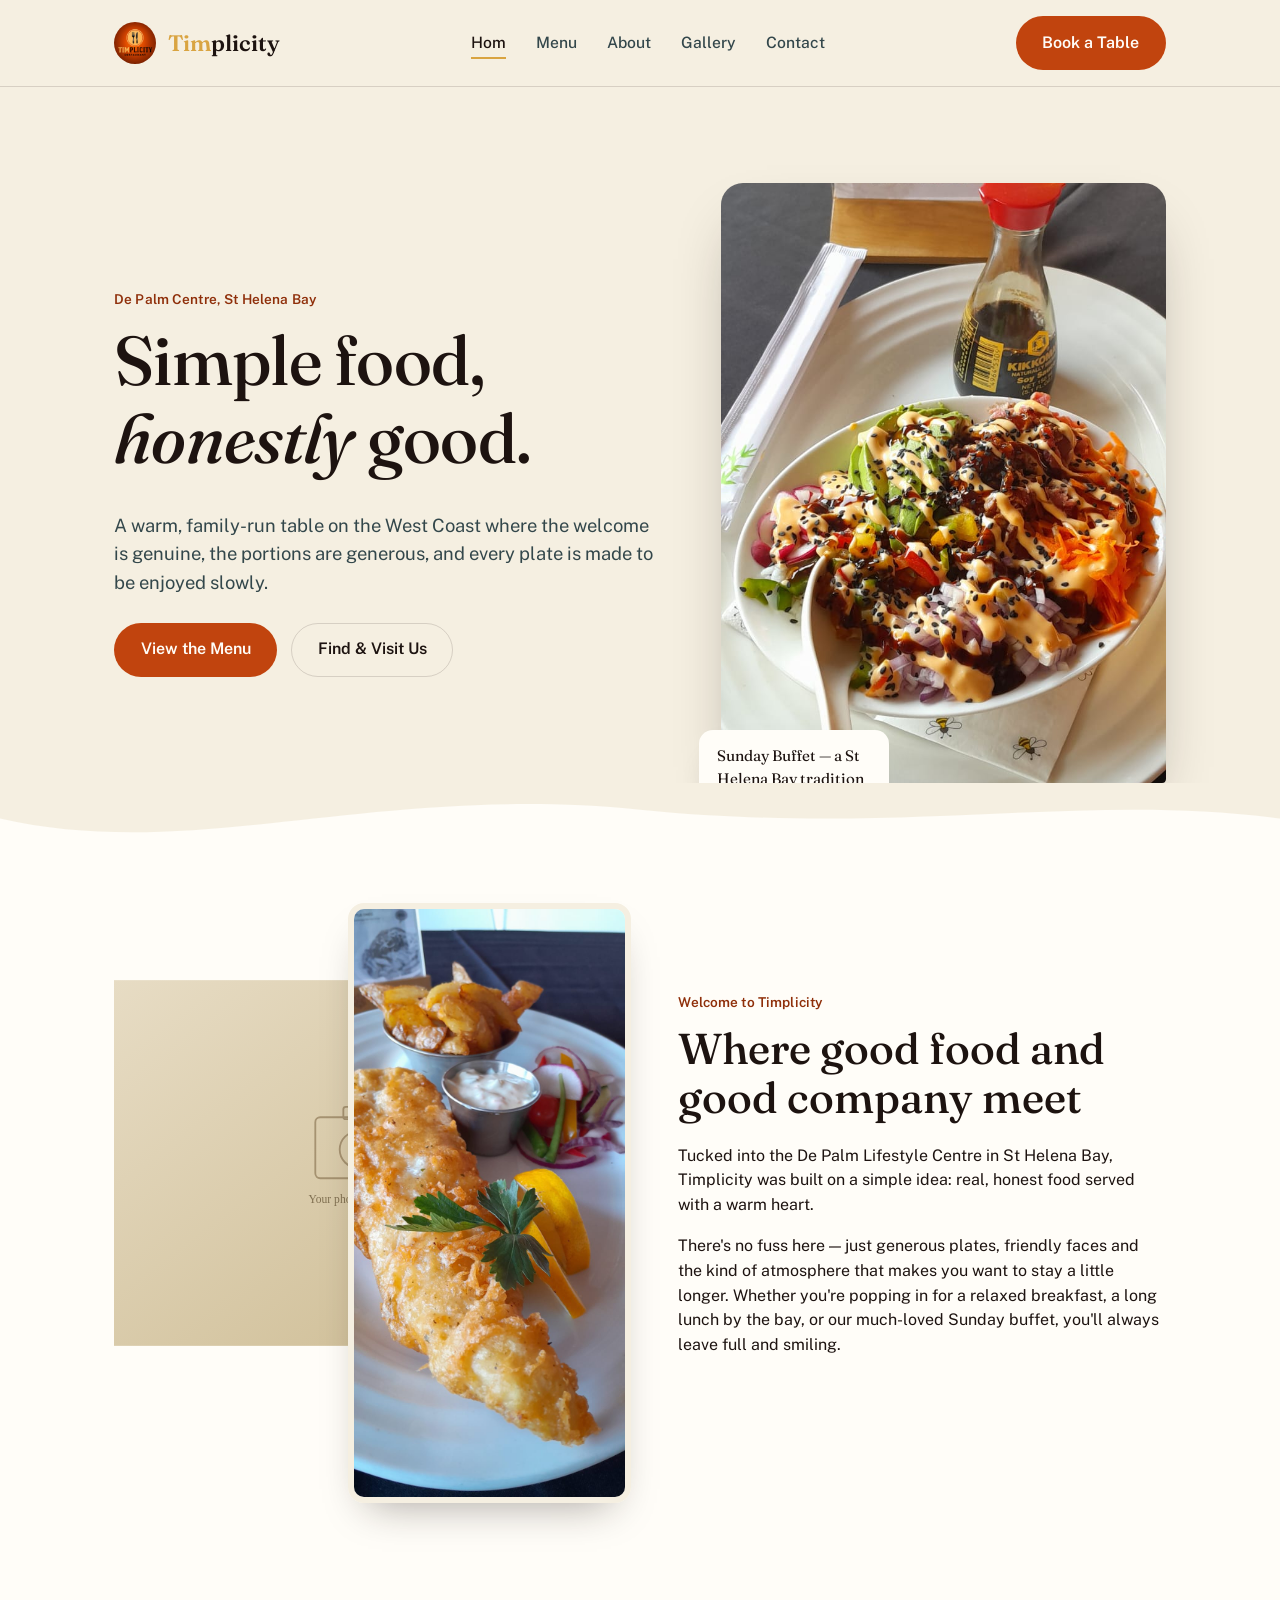
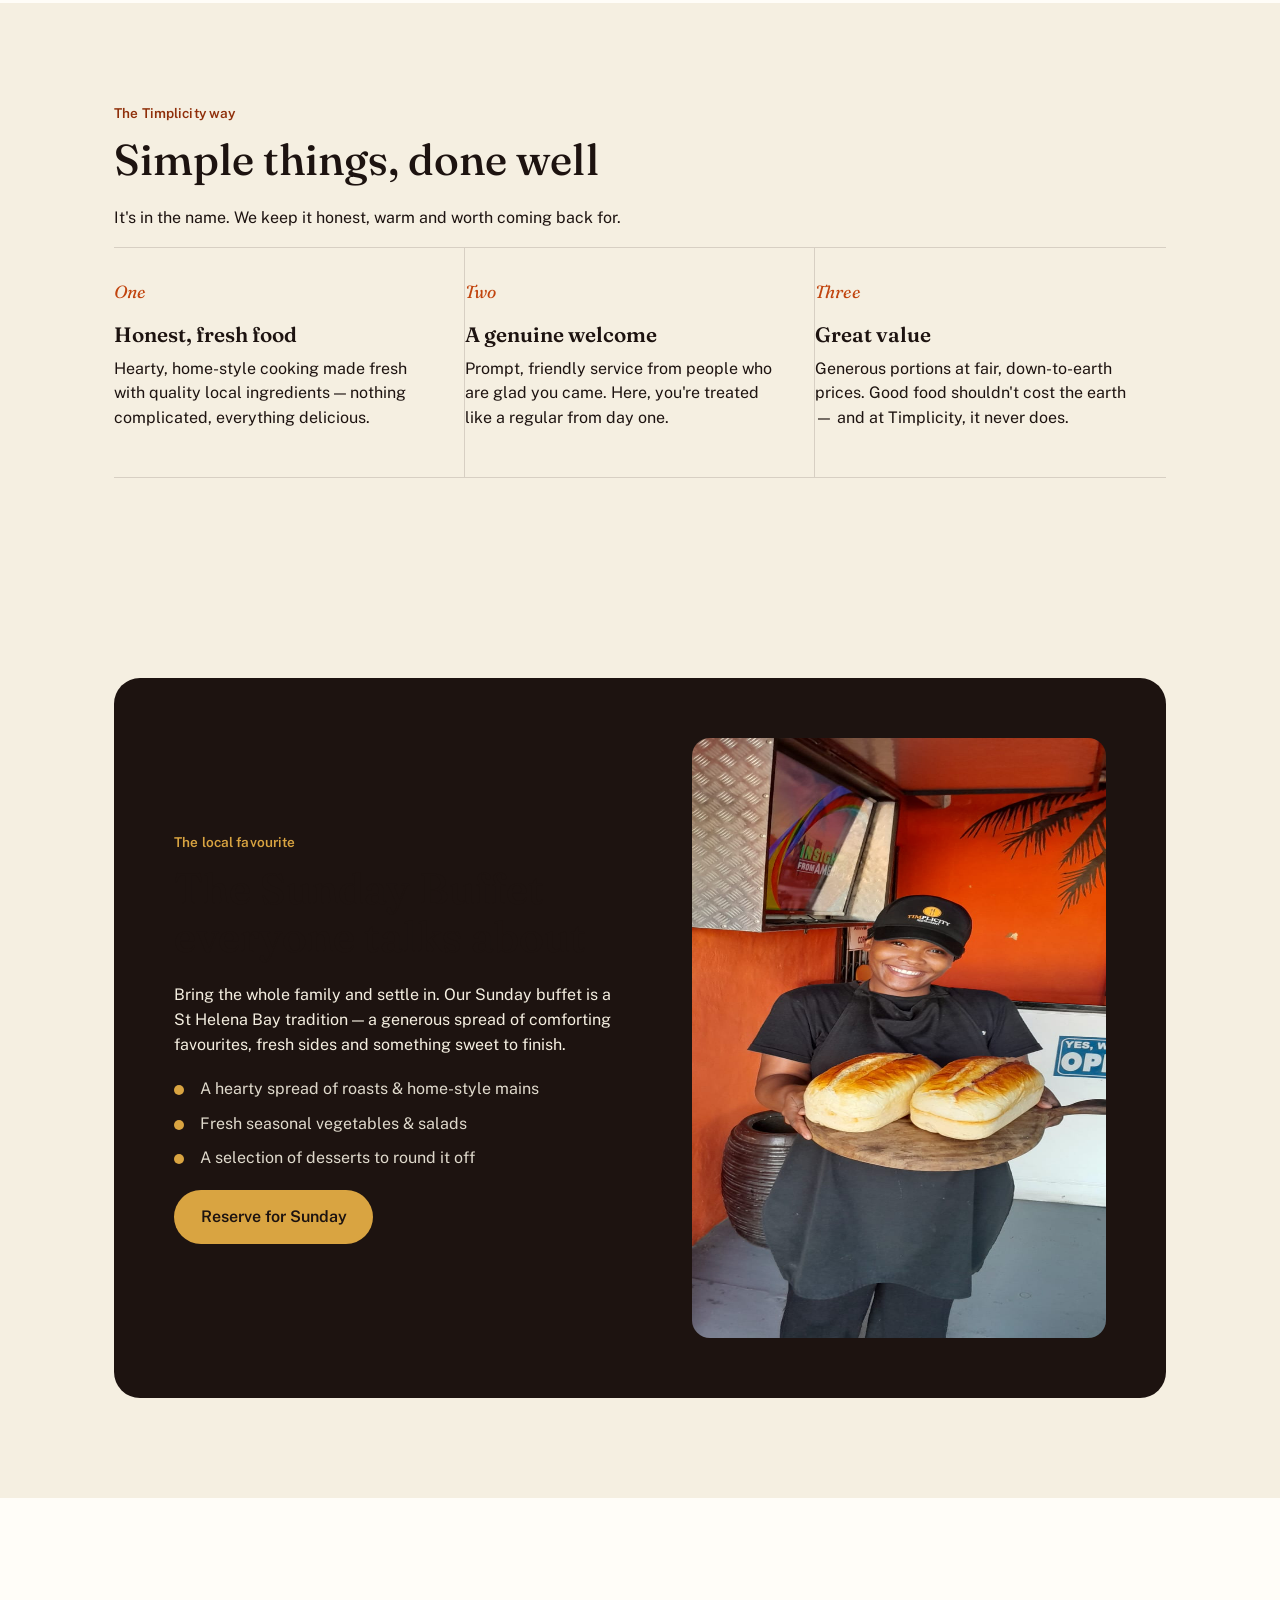
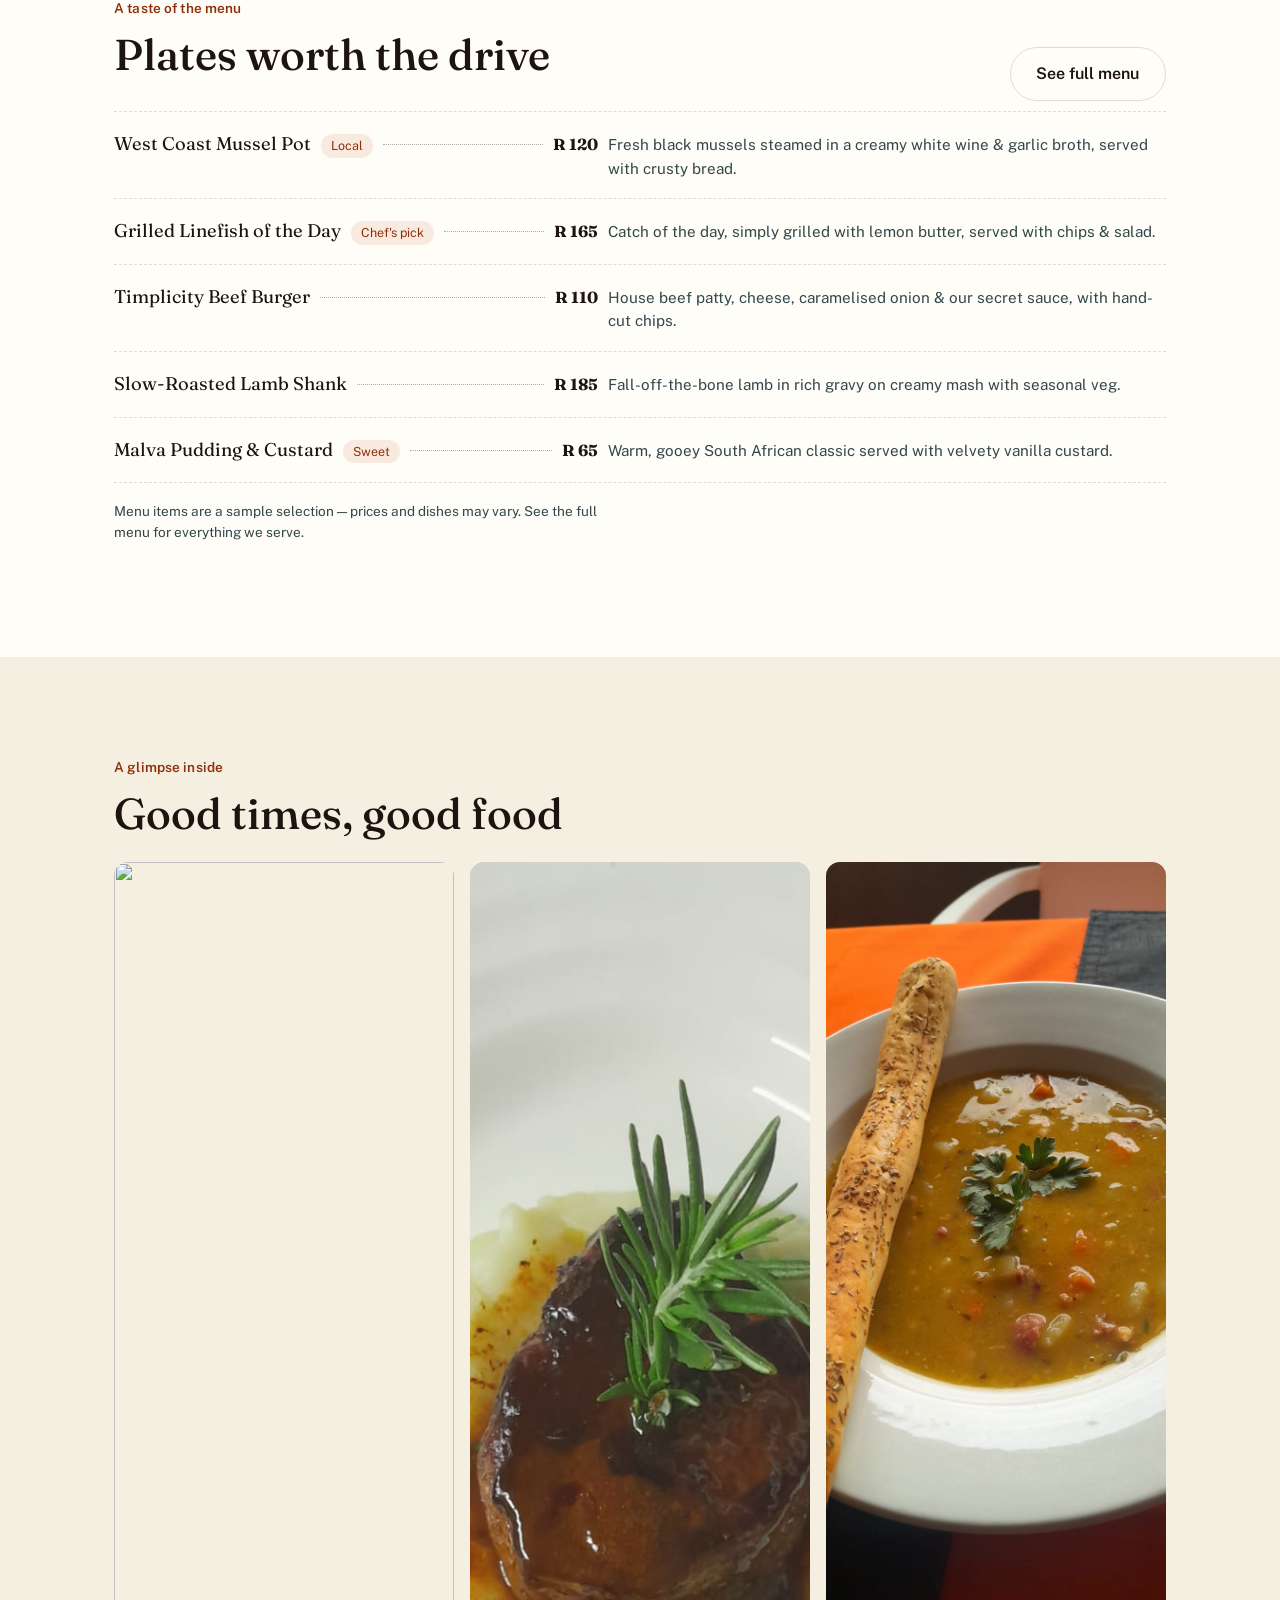
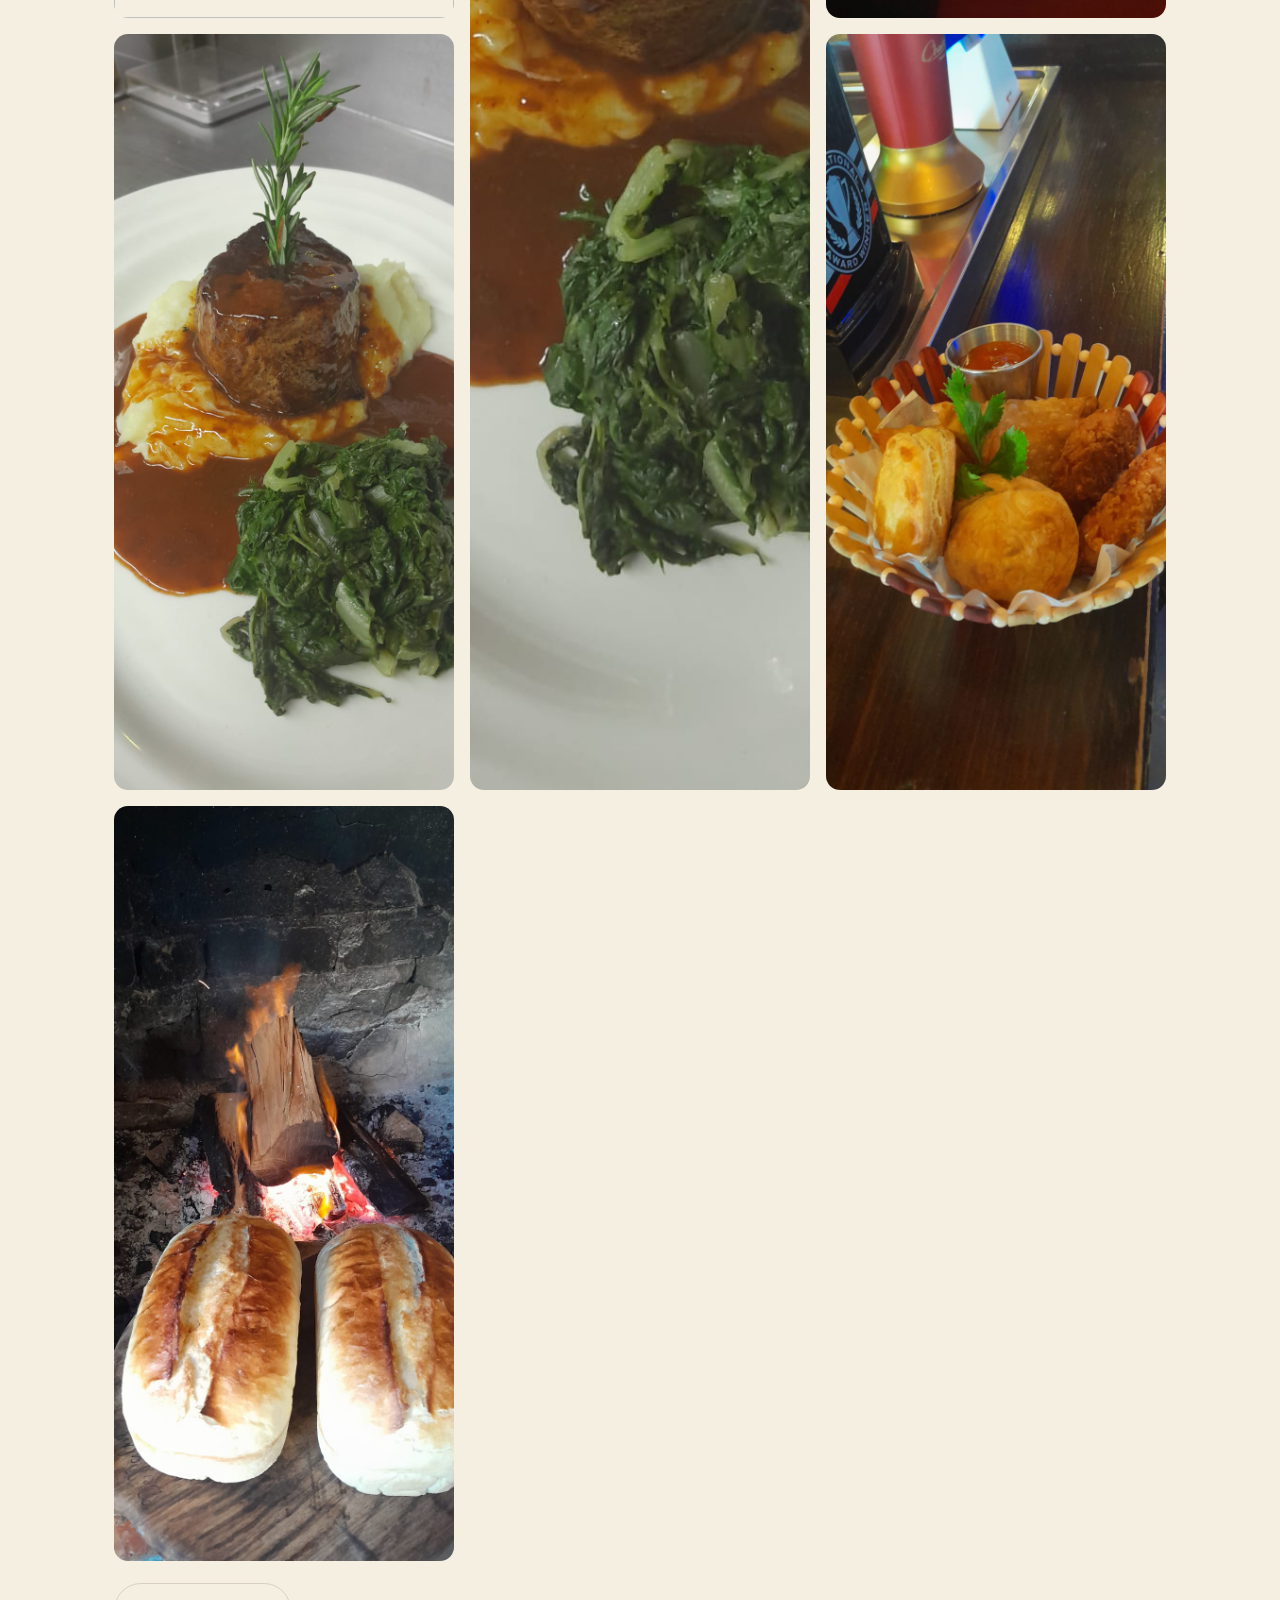
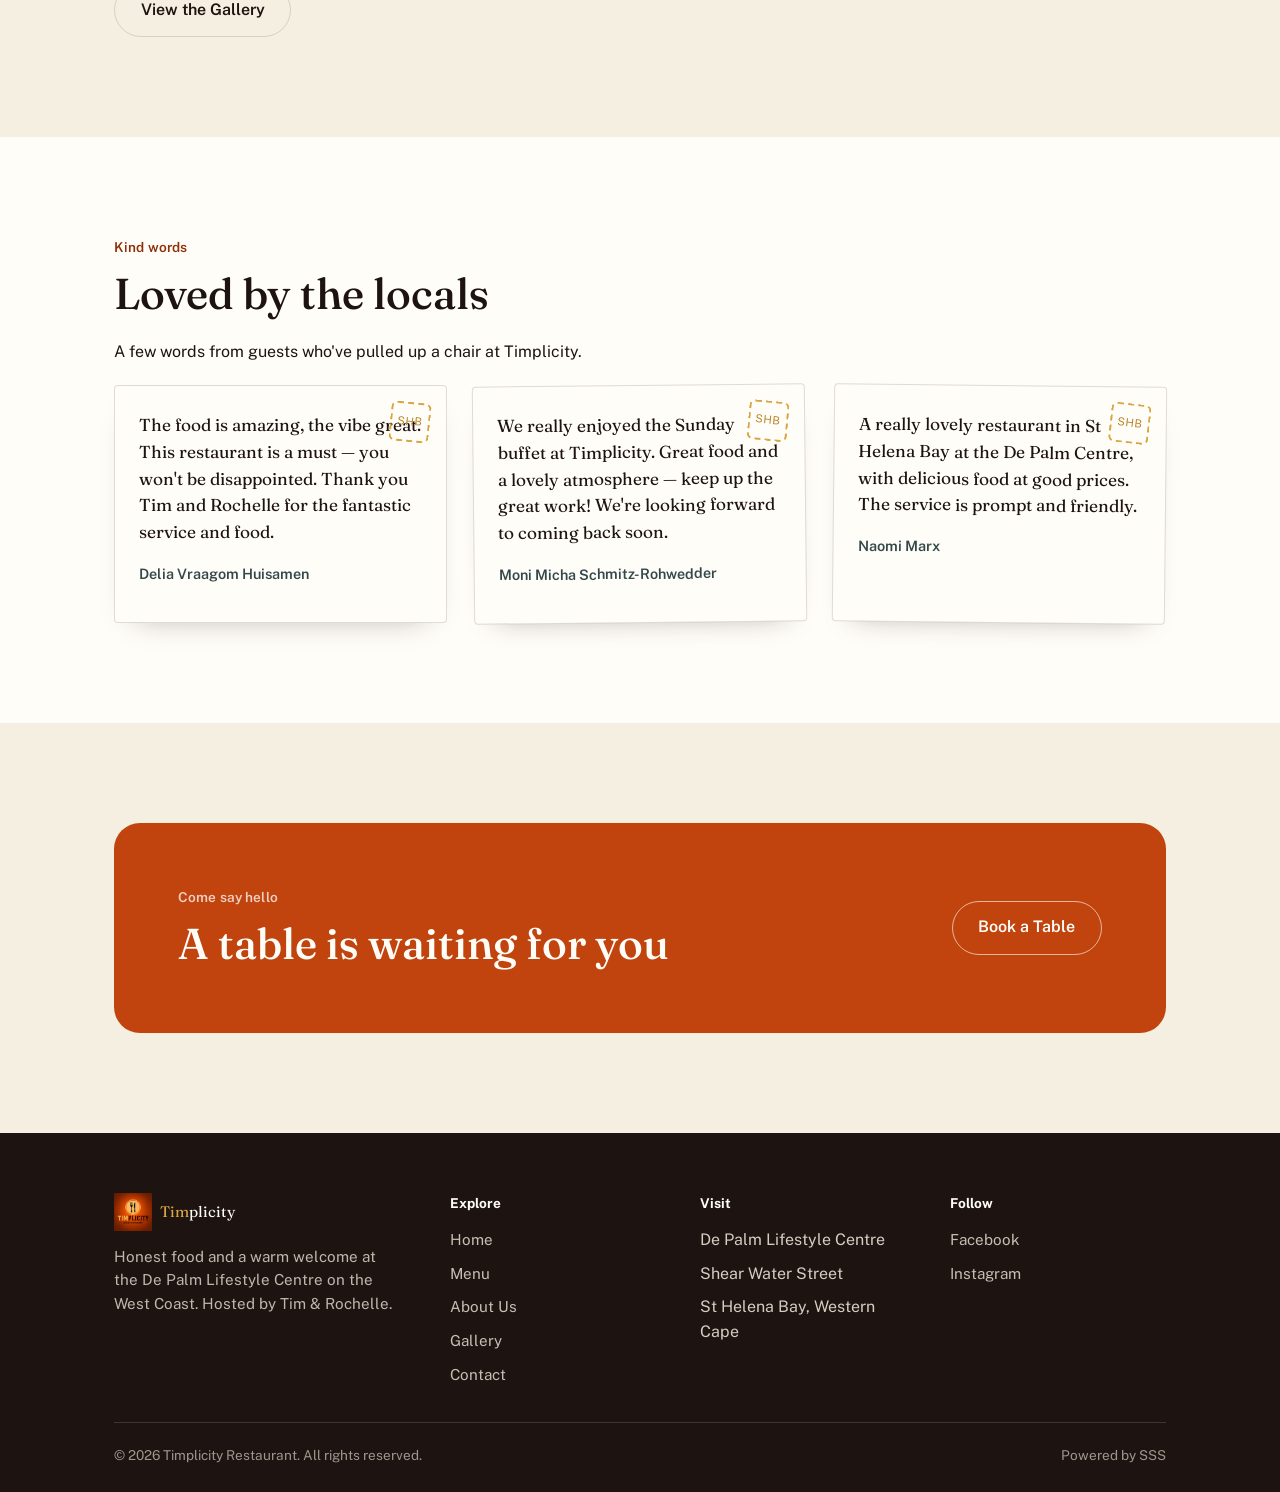
==== commit cddce408: "site down dummy upload" ====
--- a/index.html
+++ b/index.html
@@ -18,7 +18,7 @@
     <a class="wordmark" href="index.html"><span class="mark"><img src="assets/images/logo.jpeg" alt="Timplicity logo"></span><span class="type"><span class="tim">Tim</span><span class="plicity">plicity</span></span></a>
     <nav>
       <ul class="nav-links">
-        <li><a href="index.html" aria-current="page">Home</a></li>
+        <li><a href="index.html" aria-current="page">Hom</a></li>
         <li><a href="menu.html">Menu</a></li>
         <li><a href="about.html">About</a></li>
         <li><a href="gallery.html">Gallery</a></li>
